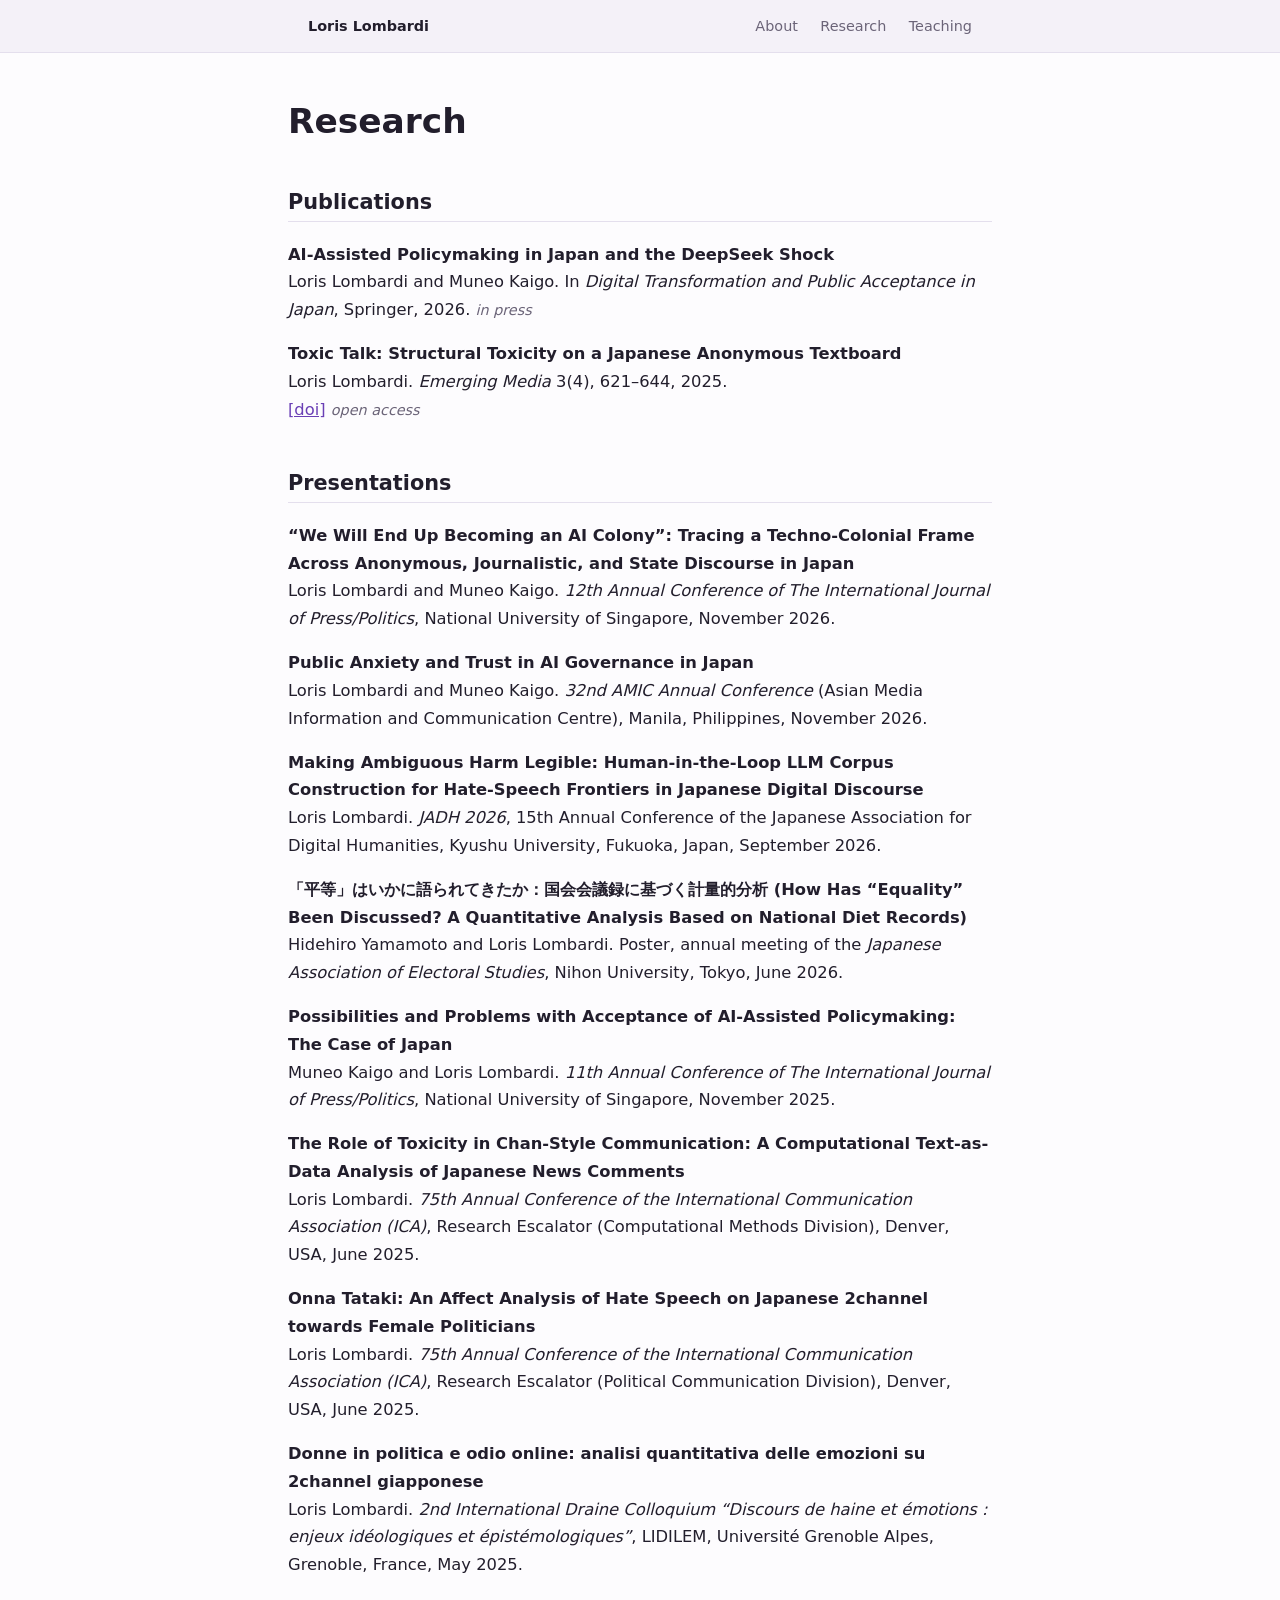
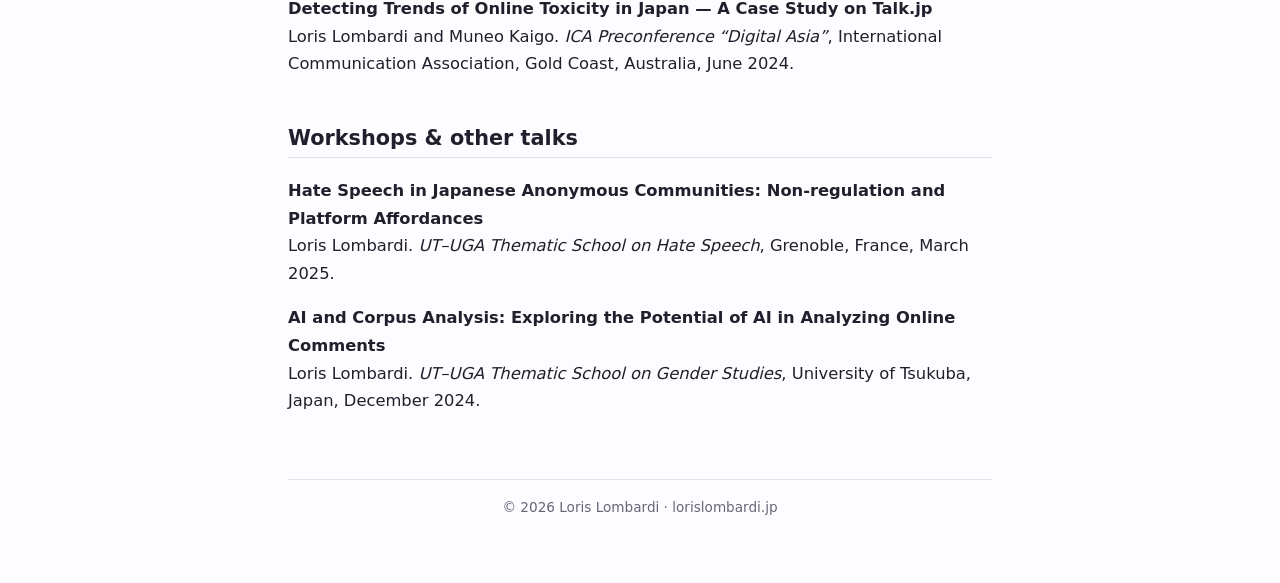
==== docs/research.html @ 89d7ee1a "minimalist restyle" ====
<!DOCTYPE html>
<html xmlns="http://www.w3.org/1999/xhtml" lang="en" xml:lang="en"><head>

<meta charset="utf-8">
<meta name="generator" content="quarto-1.10.18">

<meta name="viewport" content="width=device-width, initial-scale=1.0, user-scalable=yes">


<title>Research – Loris Lombardi</title>
<style>
/* Default styles provided by pandoc.
** See https://pandoc.org/MANUAL.html#variables-for-html for config info.
*/
span.smallcaps{font-variant: small-caps;}
div.columns{display: flex; gap: 1.5em;}
div.column{flex: auto;}
@media screen {
div.columns{gap: min(4vw, 1.5em);}
div.column{overflow-x: auto;}
}
div.hanging-indent{margin-left: 1.5em; text-indent: -1.5em;}
ul.task-list{list-style: none;}
ul.task-list li input[type="checkbox"] {
  width: 0.8em;
  margin: 0 0.8em 0.2em -1em; /* quarto-specific, see https://github.com/quarto-dev/quarto-cli/issues/4556 */ 
  vertical-align: middle;
}
.display.math{display: block; text-align: center; margin: 0.5rem auto;}
</style>




<link rel="stylesheet" href="style.css">
</head>

<body>

<nav>
  <a class="me" href="index.html">Loris Lombardi</a>
  <a href="index.html">About</a>
  <a href="research.html">Research</a>
  <a href="teaching.html">Teaching</a>
</nav>

<header id="title-block-header">
<h1 class="title">Research</h1>

</header>


<h2 id="publications">Publications</h2>
<p><strong>AI-Assisted Policymaking in Japan and the DeepSeek Shock</strong><br>
Loris Lombardi and Muneo Kaigo. In <em>Digital Transformation and Public Acceptance in Japan</em>, Springer, 2026. <code>in press</code></p>
<p><strong>Toxic Talk: Structural Toxicity on a Japanese Anonymous Textboard</strong><br>
Loris Lombardi. <em>Emerging Media</em> 3(4), 621–644, 2025.<br>
<a href="https://doi.org/10.1177/27523543251376848">[doi]</a> <code>open access</code></p>
<h2 id="presentations">Presentations</h2>
<p><strong>“We Will End Up Becoming an AI Colony”: Tracing a Techno-Colonial Frame Across Anonymous, Journalistic, and State Discourse in Japan</strong><br>
Loris Lombardi and Muneo Kaigo. <em>12th Annual Conference of The International Journal of Press/Politics</em>, National University of Singapore, November 2026.</p>
<p><strong>Public Anxiety and Trust in AI Governance in Japan</strong><br>
Loris Lombardi and Muneo Kaigo. <em>32nd AMIC Annual Conference</em> (Asian Media Information and Communication Centre), Manila, Philippines, November 2026.</p>
<p><strong>Making Ambiguous Harm Legible: Human-in-the-Loop LLM Corpus Construction for Hate-Speech Frontiers in Japanese Digital Discourse</strong><br>
Loris Lombardi. <em>JADH 2026</em>, 15th Annual Conference of the Japanese Association for Digital Humanities, Kyushu University, Fukuoka, Japan, September 2026.</p>
<p><strong>「平等」はいかに語られてきたか：国会会議録に基づく計量的分析 (How Has “Equality” Been Discussed? A Quantitative Analysis Based on National Diet Records)</strong><br>
Hidehiro Yamamoto and Loris Lombardi. Poster, annual meeting of the <em>Japanese Association of Electoral Studies</em>, Nihon University, Tokyo, June 2026.</p>
<p><strong>Possibilities and Problems with Acceptance of AI-Assisted Policymaking: The Case of Japan</strong><br>
Muneo Kaigo and Loris Lombardi. <em>11th Annual Conference of The International Journal of Press/Politics</em>, National University of Singapore, November 2025.</p>
<p><strong>The Role of Toxicity in Chan-Style Communication: A Computational Text-as-Data Analysis of Japanese News Comments</strong><br>
Loris Lombardi. <em>75th Annual Conference of the International Communication Association (ICA)</em>, Research Escalator (Computational Methods Division), Denver, USA, June 2025.</p>
<p><strong>Onna Tataki: An Affect Analysis of Hate Speech on Japanese 2channel towards Female Politicians</strong><br>
Loris Lombardi. <em>75th Annual Conference of the International Communication Association (ICA)</em>, Research Escalator (Political Communication Division), Denver, USA, June 2025.</p>
<p><strong>Donne in politica e odio online: analisi quantitativa delle emozioni su 2channel giapponese</strong><br>
Loris Lombardi. <em>2nd International Draine Colloquium “Discours de haine et émotions : enjeux idéologiques et épistémologiques”</em>, LIDILEM, Université Grenoble Alpes, Grenoble, France, May 2025.</p>
<p><strong>Detecting Trends of Online Toxicity in Japan — A Case Study on Talk.jp</strong><br>
Loris Lombardi and Muneo Kaigo. <em>ICA Preconference “Digital Asia”</em>, International Communication Association, Gold Coast, Australia, June 2024.</p>
<h2 id="workshops-other-talks">Workshops &amp; other talks</h2>
<p><strong>Hate Speech in Japanese Anonymous Communities: Non-regulation and Platform Affordances</strong><br>
Loris Lombardi. <em>UT–UGA Thematic School on Hate Speech</em>, Grenoble, France, March 2025.</p>
<p><strong>AI and Corpus Analysis: Exploring the Potential of AI in Analyzing Online Comments</strong><br>
Loris Lombardi. <em>UT–UGA Thematic School on Gender Studies</em>, University of Tsukuba, Japan, December 2024.</p>


<footer>© 2026 Loris Lombardi · lorislombardi.jp</footer>




</body></html>
---- docs/style.css ----
/* Loris Lombardi — lorislombardi.jp
   Dark by default; follows the visitor's system when they prefer light. */

:root {
  --bg:     #0e0d12;
  --raise:  #17151e;
  --text:   #e8e6ee;
  --muted:  #9a95a8;
  --accent: #b79ae8;
  --rule:   #2a2735;
  color-scheme: dark;
}

@media (prefers-color-scheme: light) {
  :root {
    --bg:     #fdfcfe;
    --raise:  #f4f1f8;
    --text:   #221e2c;
    --muted:  #6b6478;
    --accent: #6a3fb5;
    --rule:   #e4dfed;
    color-scheme: light;
  }
}

body {
  max-width: 44rem;
  margin: 0 auto;
  padding: 0 1.25rem 4rem;
  background: var(--bg);
  color: var(--text);
  font-family: system-ui, "Hiragino Kaku Gothic ProN", "Yu Gothic UI", sans-serif;
  font-size: 1.02rem;
  line-height: 1.7;
}

/* nav sits in a full-width band above the text column */

nav {
  display: flex;
  gap: 1.4rem;
  margin: 0 calc(50% - 50vw) 3rem;
  padding: 0.85rem max(1.25rem, calc(50vw - 20.75rem));
  background: var(--raise);
  border-bottom: 1px solid var(--rule);
  font-size: 0.9rem;
}

nav .me { font-weight: 650; margin-right: auto; color: var(--text); }
nav a   { color: var(--muted); text-decoration: none; }
nav a:hover, nav .me:hover { color: var(--accent); }

h1 { font-size: 2.15rem; font-weight: 650; line-height: 1.2; margin: 0 0 1.5rem; }

h2 {
  font-size: 1.3rem;
  font-weight: 600;
  line-height: 1.2;
  margin: 3rem 0 1.2rem;
  padding-bottom: 0.35rem;
  border-bottom: 1px solid var(--rule);
}

a { color: var(--accent); }

/* icon row under the affiliation */

.links {
  display: flex;
  flex-wrap: wrap;
  gap: 1.2rem;
  margin: 1.4rem 0 2rem;
  font-size: 0.92rem;
}

.links a { display: inline-flex; align-items: center; gap: 0.4em; }
.links svg { width: 1.05em; height: 1.05em; flex: none; }

/* backtick spans in the .qmd are the status words */

code {
  font-family: inherit;
  font-size: 0.88em;
  font-style: italic;
  color: var(--muted);
}

footer {
  margin-top: 4rem;
  padding-top: 1rem;
  border-top: 1px solid var(--rule);
  color: var(--muted);
  font-size: 0.85rem;
  text-align: center;
}
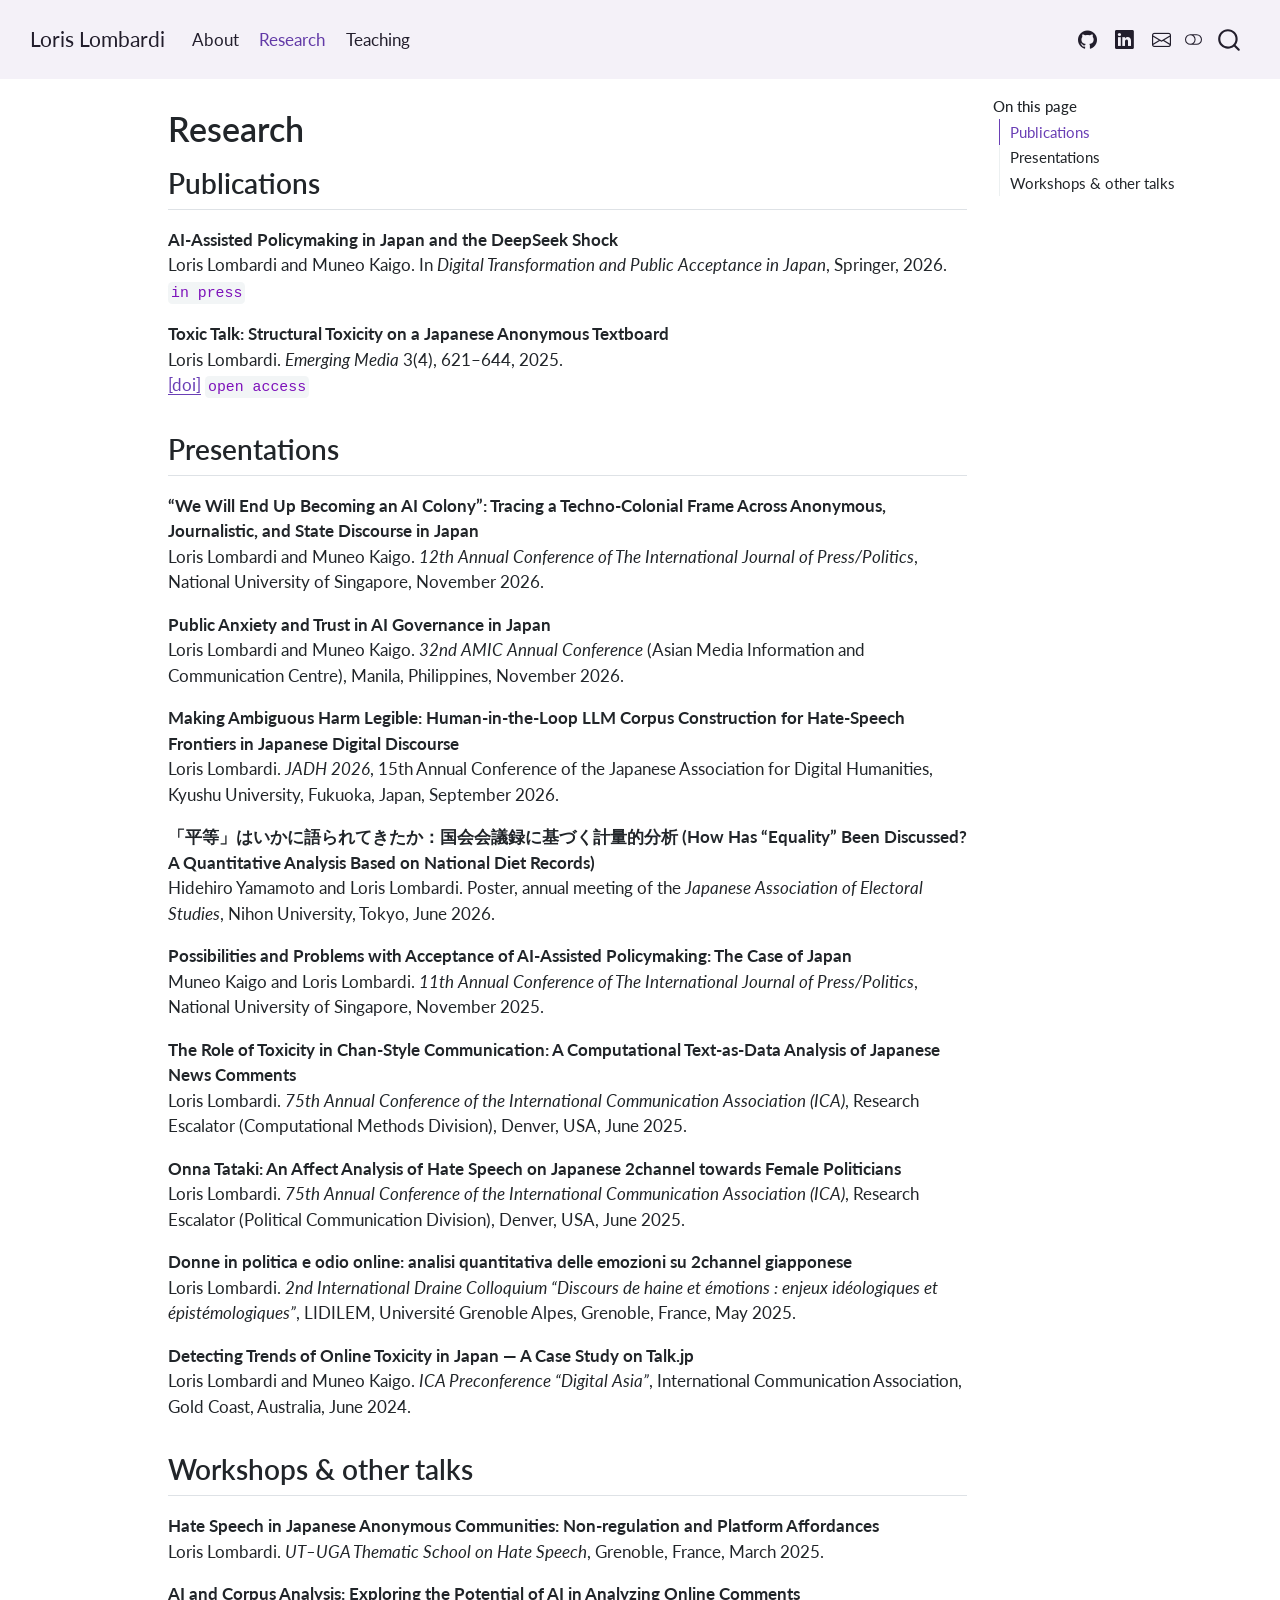
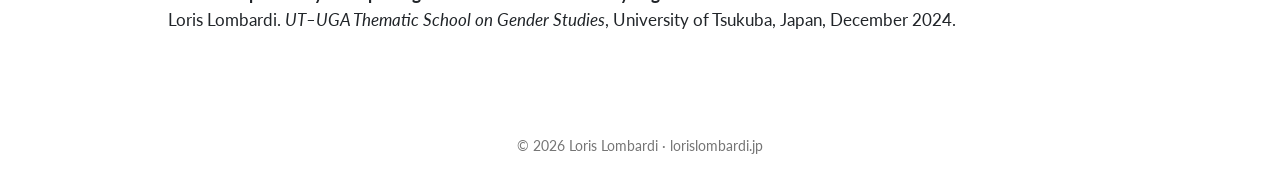
==== commit 7b0c0b5b: "revert restyle" ====
--- a/docs/research.html
+++ b/docs/research.html
@@ -26,37 +26,325 @@
   margin: 0 0.8em 0.2em -1em; /* quarto-specific, see https://github.com/quarto-dev/quarto-cli/issues/4556 */ 
   vertical-align: middle;
 }
-.display.math{display: block; text-align: center; margin: 0.5rem auto;}
 </style>
 
 
-
-
-<link rel="stylesheet" href="style.css">
+<script src="site_libs/quarto-nav/quarto-nav.js"></script>
+<script src="site_libs/quarto-nav/headroom.min.js"></script>
+<script src="site_libs/clipboard/clipboard.min.js"></script>
+<script src="site_libs/quarto-search/autocomplete.umd.js"></script>
+<script src="site_libs/quarto-search/fuse.min.js"></script>
+<script src="site_libs/quarto-search/quarto-search.js"></script>
+<meta name="quarto:offset" content="./">
+<script src="site_libs/quarto-html/quarto.js" type="module"></script>
+<script src="site_libs/quarto-html/tabsets/tabsets.js" type="module"></script>
+<script src="site_libs/quarto-html/popper.min.js"></script>
+<script src="site_libs/quarto-html/tippy.umd.min.js"></script>
+<script src="site_libs/quarto-html/anchor.min.js"></script>
+<link href="site_libs/quarto-html/tippy.css" rel="stylesheet">
+<link href="site_libs/quarto-html/quarto-syntax-highlighting-64a204ab8560d761af7679ceaba22944.css" rel="stylesheet" class="quarto-color-scheme" id="quarto-text-highlighting-styles">
+<link href="site_libs/quarto-html/quarto-syntax-highlighting-dark-b85bc7c33db8c58e0ec93c3465666fed.css" rel="stylesheet" class="quarto-color-scheme quarto-color-alternate" id="quarto-text-highlighting-styles">
+<link href="site_libs/quarto-html/quarto-syntax-highlighting-64a204ab8560d761af7679ceaba22944.css" rel="stylesheet" class="quarto-color-scheme-extra" id="quarto-text-highlighting-styles">
+<script src="site_libs/bootstrap/bootstrap.min.js"></script>
+<link href="site_libs/bootstrap/bootstrap-icons.css" rel="stylesheet">
+<link href="site_libs/bootstrap/bootstrap-0002edb258801a004821be51d7a4dec7.min.css" rel="stylesheet" append-hash="true" class="quarto-color-scheme" id="quarto-bootstrap" data-mode="light">
+<link href="site_libs/bootstrap/bootstrap-dark-726019d8664c9b7720eb464dc71f8869.min.css" rel="stylesheet" append-hash="true" class="quarto-color-scheme quarto-color-alternate" id="quarto-bootstrap" data-mode="dark">
+<link href="site_libs/bootstrap/bootstrap-0002edb258801a004821be51d7a4dec7.min.css" rel="stylesheet" append-hash="true" class="quarto-color-scheme-extra" id="quarto-bootstrap" data-mode="light">
+<script id="quarto-search-options" type="application/json">{
+  "location": "navbar",
+  "copy-button": false,
+  "collapse-after": 3,
+  "panel-placement": "end",
+  "type": "overlay",
+  "limit": 50,
+  "keyboard-shortcut": [
+    "f",
+    "/",
+    "s"
+  ],
+  "show-item-context": false,
+  "language": {
+    "search-no-results-text": "No results",
+    "search-matching-documents-text": "matching documents",
+    "search-copy-link-title": "Copy link to search",
+    "search-hide-matches-text": "Hide additional matches",
+    "search-more-match-text": "more match in this document",
+    "search-more-matches-text": "more matches in this document",
+    "search-clear-button-title": "Clear",
+    "search-text-placeholder": "",
+    "search-detached-cancel-button-title": "Cancel",
+    "search-submit-button-title": "Submit",
+    "search-label": "Search"
+  }
+}</script>
+
+
 </head>
 
-<body>
-
-<nav>
-  <a class="me" href="index.html">Loris Lombardi</a>
-  <a href="index.html">About</a>
-  <a href="research.html">Research</a>
-  <a href="teaching.html">Teaching</a>
+<body class="nav-fixed quarto-light"><script id="quarto-html-before-body" type="application/javascript">
+    const toggleBodyColorMode = (bsSheetEl) => {
+      const mode = bsSheetEl.getAttribute("data-mode");
+      const bodyEl = window.document.querySelector("body");
+      if (mode === "dark") {
+        bodyEl.classList.add("quarto-dark");
+        bodyEl.classList.remove("quarto-light");
+      } else {
+        bodyEl.classList.add("quarto-light");
+        bodyEl.classList.remove("quarto-dark");
+      }
+    }
+    const toggleBodyColorPrimary = () => {
+      const bsSheetEl = window.document.querySelector("link#quarto-bootstrap:not([rel=disabled-stylesheet])");
+      if (bsSheetEl) {
+        toggleBodyColorMode(bsSheetEl);
+      }
+    }
+    const setColorSchemeToggle = (alternate) => {
+      const toggles = window.document.querySelectorAll('.quarto-color-scheme-toggle');
+      for (let i=0; i < toggles.length; i++) {
+        const toggle = toggles[i];
+        if (toggle) {
+          if (alternate) {
+            toggle.classList.add("alternate");
+          } else {
+            toggle.classList.remove("alternate");
+          }
+        }
+      }
+    };
+    const toggleColorMode = (alternate) => {
+      // Switch the stylesheets
+      const primaryStylesheets = window.document.querySelectorAll('link.quarto-color-scheme:not(.quarto-color-alternate)');
+      const alternateStylesheets = window.document.querySelectorAll('link.quarto-color-scheme.quarto-color-alternate');
+      manageTransitions('#quarto-margin-sidebar .nav-link', false);
+      if (alternate) {
+        // note: dark is layered on light, we don't disable primary!
+        enableStylesheet(alternateStylesheets);
+        for (const sheetNode of alternateStylesheets) {
+          if (sheetNode.id === "quarto-bootstrap") {
+            toggleBodyColorMode(sheetNode);
+          }
+        }
+      } else {
+        disableStylesheet(alternateStylesheets);
+        enableStylesheet(primaryStylesheets)
+        toggleBodyColorPrimary();
+      }
+      manageTransitions('#quarto-margin-sidebar .nav-link', true);
+      // Switch the toggles
+      setColorSchemeToggle(alternate)
+      // Hack to workaround the fact that safari doesn't
+      // properly recolor the scrollbar when toggling (#1455)
+      if (navigator.userAgent.indexOf('Safari') > 0 && navigator.userAgent.indexOf('Chrome') == -1) {
+        manageTransitions("body", false);
+        window.scrollTo(0, 1);
+        setTimeout(() => {
+          window.scrollTo(0, 0);
+          manageTransitions("body", true);
+        }, 40);
+      }
+    }
+    const disableStylesheet = (stylesheets) => {
+      for (let i=0; i < stylesheets.length; i++) {
+        const stylesheet = stylesheets[i];
+        stylesheet.rel = 'disabled-stylesheet';
+      }
+    }
+    const enableStylesheet = (stylesheets) => {
+      for (let i=0; i < stylesheets.length; i++) {
+        const stylesheet = stylesheets[i];
+        if(stylesheet.rel !== 'stylesheet') { // for Chrome, which will still FOUC without this check
+          stylesheet.rel = 'stylesheet';
+        }
+      }
+    }
+    const manageTransitions = (selector, allowTransitions) => {
+      const els = window.document.querySelectorAll(selector);
+      for (let i=0; i < els.length; i++) {
+        const el = els[i];
+        if (allowTransitions) {
+          el.classList.remove('notransition');
+        } else {
+          el.classList.add('notransition');
+        }
+      }
+    }
+    const isFileUrl = () => {
+      return window.location.protocol === 'file:';
+    }
+    const hasAlternateSentinel = () => {
+      let styleSentinel = getColorSchemeSentinel();
+      if (styleSentinel !== null) {
+        return styleSentinel === "alternate";
+      } else {
+        return false;
+      }
+    }
+    const setStyleSentinel = (alternate) => {
+      const value = alternate ? "alternate" : "default";
+      if (!isFileUrl()) {
+        window.localStorage.setItem("quarto-color-scheme", value);
+      } else {
+        localAlternateSentinel = value;
+      }
+    }
+    const getColorSchemeSentinel = () => {
+      if (!isFileUrl()) {
+        const storageValue = window.localStorage.getItem("quarto-color-scheme");
+        return storageValue != null ? storageValue : localAlternateSentinel;
+      } else {
+        return localAlternateSentinel;
+      }
+    }
+    const toggleGiscusIfUsed = (isAlternate, darkModeDefault) => {
+      const baseTheme = document.querySelector('#giscus-base-theme')?.value ?? 'light';
+      const alternateTheme = document.querySelector('#giscus-alt-theme')?.value ?? 'dark';
+      let newTheme = '';
+      if(authorPrefersDark) {
+        newTheme = isAlternate ? baseTheme : alternateTheme;
+      } else {
+        newTheme = isAlternate ? alternateTheme : baseTheme;
+      }
+      const changeGiscusTheme = () => {
+        // From: https://github.com/giscus/giscus/issues/336
+        const sendMessage = (message) => {
+          const iframe = document.querySelector('iframe.giscus-frame');
+          if (!iframe) return;
+          iframe.contentWindow.postMessage({ giscus: message }, 'https://giscus.app');
+        }
+        sendMessage({
+          setConfig: {
+            theme: newTheme
+          }
+        });
+      }
+      const isGiscussLoaded = window.document.querySelector('iframe.giscus-frame') !== null;
+      if (isGiscussLoaded) {
+        changeGiscusTheme();
+      }
+    };
+    const authorPrefersDark = false;
+    const darkModeDefault = authorPrefersDark;
+      document.querySelector('link#quarto-text-highlighting-styles.quarto-color-scheme-extra').rel = 'disabled-stylesheet';
+      document.querySelector('link#quarto-bootstrap.quarto-color-scheme-extra').rel = 'disabled-stylesheet';
+    let localAlternateSentinel = darkModeDefault ? 'alternate' : 'default';
+    // Dark / light mode switch
+    window.quartoToggleColorScheme = () => {
+      // Read the current dark / light value
+      let toAlternate = !hasAlternateSentinel();
+      toggleColorMode(toAlternate);
+      setStyleSentinel(toAlternate);
+      toggleGiscusIfUsed(toAlternate, darkModeDefault);
+      window.dispatchEvent(new Event('resize'));
+    };
+    // Switch to dark mode if need be
+    if (hasAlternateSentinel()) {
+      toggleColorMode(true);
+    } else {
+      toggleColorMode(false);
+    }
+  </script>
+
+<div id="quarto-search-results"></div>
+  <header id="quarto-header" class="headroom fixed-top">
+    <nav class="navbar navbar-expand-lg " data-bs-theme="dark">
+      <div class="navbar-container container-fluid">
+      <div class="navbar-brand-container mx-auto">
+    <a class="navbar-brand" href="./index.html">
+    <span class="navbar-title">Loris Lombardi</span>
+    </a>
+  </div>
+            <div id="quarto-search" class="" title="Search"></div>
+          <button class="navbar-toggler" type="button" data-bs-toggle="collapse" data-bs-target="#navbarCollapse" aria-controls="navbarCollapse" role="menu" aria-expanded="false" aria-label="Toggle navigation" onclick="if (window.quartoToggleHeadroom) { window.quartoToggleHeadroom(); }">
+  <span class="navbar-toggler-icon"></span>
+</button>
+          <div class="collapse navbar-collapse" id="navbarCollapse">
+            <ul class="navbar-nav navbar-nav-scroll me-auto">
+  <li class="nav-item">
+    <a class="nav-link" href="./index.html"> 
+<span class="menu-text">About</span></a>
+  </li>  
+  <li class="nav-item">
+    <a class="nav-link active" href="./research.html" aria-current="page"> 
+<span class="menu-text">Research</span></a>
+  </li>  
+  <li class="nav-item">
+    <a class="nav-link" href="./teaching.html"> 
+<span class="menu-text">Teaching</span></a>
+  </li>  
+</ul>
+            <ul class="navbar-nav navbar-nav-scroll ms-auto">
+  <li class="nav-item compact">
+    <a class="nav-link" href="https://github.com/lolonifuji"> <i class="bi bi-github" role="img" aria-label="GitHub">
+</i> 
+<span class="menu-text"></span></a>
+  </li>  
+  <li class="nav-item compact">
+    <a class="nav-link" href="https://www.linkedin.com/in/lorislombardi"> <i class="bi bi-linkedin" role="img" aria-label="LinkedIn">
+</i> 
+<span class="menu-text"></span></a>
+  </li>  
+  <li class="nav-item compact">
+    <a class="nav-link" href="mailto:loris.lombardi.jp@gmail.com"> <i class="bi bi-envelope" role="img" aria-label="Email">
+</i> 
+<span class="menu-text"></span></a>
+  </li>  
+</ul>
+          </div> <!-- /navcollapse -->
+            <div class="quarto-navbar-tools">
+  <a href="" class="quarto-color-scheme-toggle quarto-navigation-tool  px-1" onclick="window.quartoToggleColorScheme(); return false;" title="Toggle dark mode"><i class="bi"></i></a>
+</div>
+      </div> <!-- /container-fluid -->
+    </nav>
+</header>
+<!-- content -->
+<div id="quarto-content" class="quarto-container page-columns page-rows-contents page-layout-article page-navbar">
+<!-- sidebar -->
+<!-- margin-sidebar -->
+    <div id="quarto-margin-sidebar" class="sidebar margin-sidebar">
+        <nav id="TOC" role="doc-toc" class="toc-active">
+    <h2 id="toc-title">On this page</h2>
+   
+  <ul>
+  <li><a href="#publications" id="toc-publications" class="nav-link active" data-scroll-target="#publications">Publications</a></li>
+  <li><a href="#presentations" id="toc-presentations" class="nav-link" data-scroll-target="#presentations">Presentations</a></li>
+  <li><a href="#workshops-other-talks" id="toc-workshops-other-talks" class="nav-link" data-scroll-target="#workshops-other-talks">Workshops &amp; other talks</a></li>
+  </ul>
 </nav>
-
-<header id="title-block-header">
+    </div>
+<!-- main -->
+<main class="content" id="quarto-document-content">
+
+
+<header id="title-block-header" class="quarto-title-block default">
+<div class="quarto-title">
 <h1 class="title">Research</h1>
+</div>
+
+
+
+<div class="quarto-title-meta">
+
+    
+  
+    
+  </div>
+  
+
 
 </header>
 
 
-<h2 id="publications">Publications</h2>
+<section id="publications" class="level2">
+<h2 class="anchored" data-anchor-id="publications">Publications</h2>
 <p><strong>AI-Assisted Policymaking in Japan and the DeepSeek Shock</strong><br>
 Loris Lombardi and Muneo Kaigo. In <em>Digital Transformation and Public Acceptance in Japan</em>, Springer, 2026. <code>in press</code></p>
 <p><strong>Toxic Talk: Structural Toxicity on a Japanese Anonymous Textboard</strong><br>
 Loris Lombardi. <em>Emerging Media</em> 3(4), 621–644, 2025.<br>
 <a href="https://doi.org/10.1177/27523543251376848">[doi]</a> <code>open access</code></p>
-<h2 id="presentations">Presentations</h2>
+</section>
+<section id="presentations" class="level2">
+<h2 class="anchored" data-anchor-id="presentations">Presentations</h2>
 <p><strong>“We Will End Up Becoming an AI Colony”: Tracing a Techno-Colonial Frame Across Anonymous, Journalistic, and State Discourse in Japan</strong><br>
 Loris Lombardi and Muneo Kaigo. <em>12th Annual Conference of The International Journal of Press/Politics</em>, National University of Singapore, November 2026.</p>
 <p><strong>Public Anxiety and Trust in AI Governance in Japan</strong><br>
@@ -75,14 +363,445 @@
 Loris Lombardi. <em>2nd International Draine Colloquium “Discours de haine et émotions : enjeux idéologiques et épistémologiques”</em>, LIDILEM, Université Grenoble Alpes, Grenoble, France, May 2025.</p>
 <p><strong>Detecting Trends of Online Toxicity in Japan — A Case Study on Talk.jp</strong><br>
 Loris Lombardi and Muneo Kaigo. <em>ICA Preconference “Digital Asia”</em>, International Communication Association, Gold Coast, Australia, June 2024.</p>
-<h2 id="workshops-other-talks">Workshops &amp; other talks</h2>
+</section>
+<section id="workshops-other-talks" class="level2">
+<h2 class="anchored" data-anchor-id="workshops-other-talks">Workshops &amp; other talks</h2>
 <p><strong>Hate Speech in Japanese Anonymous Communities: Non-regulation and Platform Affordances</strong><br>
 Loris Lombardi. <em>UT–UGA Thematic School on Hate Speech</em>, Grenoble, France, March 2025.</p>
 <p><strong>AI and Corpus Analysis: Exploring the Potential of AI in Analyzing Online Comments</strong><br>
 Loris Lombardi. <em>UT–UGA Thematic School on Gender Studies</em>, University of Tsukuba, Japan, December 2024.</p>
 
 
-<footer>© 2026 Loris Lombardi · lorislombardi.jp</footer>
+</section>
+
+</main> <!-- /main -->
+<script id="quarto-html-after-body" type="application/javascript">
+  window.document.addEventListener("DOMContentLoaded", function (event) {
+    // Ensure there is a toggle, if there isn't float one in the top right
+    if (window.document.querySelector('.quarto-color-scheme-toggle') === null) {
+      const a = window.document.createElement('a');
+      a.classList.add('top-right');
+      a.classList.add('quarto-color-scheme-toggle');
+      a.href = "";
+      a.onclick = function() { try { window.quartoToggleColorScheme(); } catch {} return false; };
+      const i = window.document.createElement("i");
+      i.classList.add('bi');
+      a.appendChild(i);
+      window.document.body.appendChild(a);
+    }
+    setColorSchemeToggle(hasAlternateSentinel())
+    const icon = "";
+    const anchorJS = new window.AnchorJS();
+    anchorJS.options = {
+      placement: 'right',
+      icon: icon
+    };
+    anchorJS.add('.anchored');
+    const isCodeAnnotation = (el) => {
+      for (const clz of el.classList) {
+        if (clz.startsWith('code-annotation-')) {                     
+          return true;
+        }
+      }
+      return false;
+    }
+    const onCopySuccess = function(e) {
+      // button target
+      const button = e.trigger;
+      // don't keep focus
+      button.blur();
+      // flash "checked"
+      button.classList.add('code-copy-button-checked');
+      var currentTitle = button.getAttribute("title");
+      button.setAttribute("title", "Copied!");
+      let tooltip;
+      if (window.bootstrap) {
+        button.setAttribute("data-bs-toggle", "tooltip");
+        button.setAttribute("data-bs-placement", "left");
+        button.setAttribute("data-bs-title", "Copied!");
+        tooltip = new bootstrap.Tooltip(button, 
+          { trigger: "manual", 
+            customClass: "code-copy-button-tooltip",
+            offset: [0, -8]});
+        tooltip.show();    
+      }
+      setTimeout(function() {
+        if (tooltip) {
+          tooltip.hide();
+          button.removeAttribute("data-bs-title");
+          button.removeAttribute("data-bs-toggle");
+          button.removeAttribute("data-bs-placement");
+        }
+        button.setAttribute("title", currentTitle);
+        button.classList.remove('code-copy-button-checked');
+      }, 1000);
+      // clear code selection
+      e.clearSelection();
+    }
+    const getTextToCopy = function(trigger) {
+      const outerScaffold = trigger.parentElement.cloneNode(true);
+      const codeEl = outerScaffold.querySelector('code');
+      for (const childEl of codeEl.children) {
+        if (isCodeAnnotation(childEl)) {
+          childEl.remove();
+        }
+      }
+      return codeEl.innerText;
+    }
+    const clipboard = new window.ClipboardJS('.code-copy-button:not([data-in-quarto-modal])', {
+      text: getTextToCopy
+    });
+    clipboard.on('success', onCopySuccess);
+    if (window.document.getElementById('quarto-embedded-source-code-modal')) {
+      const clipboardModal = new window.ClipboardJS('.code-copy-button[data-in-quarto-modal]', {
+        text: getTextToCopy,
+        container: window.document.getElementById('quarto-embedded-source-code-modal')
+      });
+      clipboardModal.on('success', onCopySuccess);
+    }
+      var localhostRegex = new RegExp(/^(?:http|https):\/\/localhost\:?[0-9]*\//);
+      var mailtoRegex = new RegExp(/^mailto:/);
+        var filterRegex = new RegExp("https:\/\/lorislombardi\.jp");
+      var isInternal = (href) => {
+          return filterRegex.test(href) || localhostRegex.test(href) || mailtoRegex.test(href);
+      }
+      // Inspect non-navigation links and adorn them if external
+     var links = window.document.querySelectorAll('a[href]:not(.nav-link):not(.navbar-brand):not(.toc-action):not(.sidebar-link):not(.sidebar-item-toggle):not(.pagination-link):not(.no-external):not([aria-hidden]):not(.dropdown-item):not(.quarto-navigation-tool):not(.about-link)');
+      for (var i=0; i<links.length; i++) {
+        const link = links[i];
+        if (!isInternal(link.href)) {
+          // undo the damage that might have been done by quarto-nav.js in the case of
+          // links that we want to consider external
+          if (link.dataset.originalHref !== undefined) {
+            link.href = link.dataset.originalHref;
+          }
+        }
+      }
+    function tippyHover(el, contentFn, onTriggerFn, onUntriggerFn) {
+      const config = {
+        allowHTML: true,
+        maxWidth: 500,
+        delay: 100,
+        arrow: false,
+        appendTo: function(el) {
+            return el.parentElement;
+        },
+        interactive: true,
+        interactiveBorder: 10,
+        theme: 'quarto',
+        placement: 'bottom-start',
+      };
+      if (contentFn) {
+        config.content = contentFn;
+      }
+      if (onTriggerFn) {
+        config.onTrigger = onTriggerFn;
+      }
+      if (onUntriggerFn) {
+        config.onUntrigger = onUntriggerFn;
+      }
+      window.tippy(el, config); 
+    }
+    const noterefs = window.document.querySelectorAll('a[role="doc-noteref"]');
+    for (var i=0; i<noterefs.length; i++) {
+      const ref = noterefs[i];
+      tippyHover(ref, function() {
+        // use id or data attribute instead here
+        let href = ref.getAttribute('data-footnote-href') || ref.getAttribute('href');
+        try { href = new URL(href).hash; } catch {}
+        const id = href.replace(/^#\/?/, "");
+        const note = window.document.getElementById(id);
+        if (note) {
+          return note.innerHTML;
+        } else {
+          return "";
+        }
+      });
+    }
+    const xrefs = window.document.querySelectorAll('a.quarto-xref');
+    const processXRef = (id, note) => {
+      // Strip column container classes
+      const stripColumnClz = (el) => {
+        el.classList.remove("page-full", "page-columns");
+        if (el.children) {
+          for (const child of el.children) {
+            stripColumnClz(child);
+          }
+        }
+      }
+      stripColumnClz(note)
+      if (id === null || id.startsWith('sec-')) {
+        // Special case sections, only their first couple elements
+        const container = document.createElement("div");
+        if (note.children && note.children.length > 2) {
+          container.appendChild(note.children[0].cloneNode(true));
+          for (let i = 1; i < note.children.length; i++) {
+            const child = note.children[i];
+            if (child.tagName === "P" && child.innerText === "") {
+              continue;
+            } else {
+              container.appendChild(child.cloneNode(true));
+              break;
+            }
+          }
+          if (window.Quarto?.typesetMath) {
+            window.Quarto.typesetMath(container);
+          }
+          return container.innerHTML
+        } else {
+          if (window.Quarto?.typesetMath) {
+            window.Quarto.typesetMath(note);
+          }
+          return note.innerHTML;
+        }
+      } else {
+        // Remove any anchor links if they are present
+        const anchorLink = note.querySelector('a.anchorjs-link');
+        if (anchorLink) {
+          anchorLink.remove();
+        }
+        if (window.Quarto?.typesetMath) {
+          window.Quarto.typesetMath(note);
+        }
+        if (note.classList.contains("callout")) {
+          return note.outerHTML;
+        } else {
+          return note.innerHTML;
+        }
+      }
+    }
+    for (var i=0; i<xrefs.length; i++) {
+      const xref = xrefs[i];
+      tippyHover(xref, undefined, function(instance) {
+        instance.disable();
+        let url = xref.getAttribute('href');
+        let hash = undefined; 
+        if (url.startsWith('#')) {
+          hash = url;
+        } else {
+          try { hash = new URL(url).hash; } catch {}
+        }
+        if (hash) {
+          const id = hash.replace(/^#\/?/, "");
+          const note = window.document.getElementById(id);
+          if (note !== null) {
+            try {
+              const html = processXRef(id, note.cloneNode(true));
+              instance.setContent(html);
+            } finally {
+              instance.enable();
+              instance.show();
+            }
+          } else {
+            // See if we can fetch this
+            fetch(url.split('#')[0])
+            .then(res => res.text())
+            .then(html => {
+              const parser = new DOMParser();
+              const htmlDoc = parser.parseFromString(html, "text/html");
+              const note = htmlDoc.getElementById(id);
+              if (note !== null) {
+                const html = processXRef(id, note);
+                instance.setContent(html);
+              } 
+            }).finally(() => {
+              instance.enable();
+              instance.show();
+            });
+          }
+        } else {
+          // See if we can fetch a full url (with no hash to target)
+          // This is a special case and we should probably do some content thinning / targeting
+          fetch(url)
+          .then(res => res.text())
+          .then(html => {
+            const parser = new DOMParser();
+            const htmlDoc = parser.parseFromString(html, "text/html");
+            const note = htmlDoc.querySelector('main.content');
+            if (note !== null) {
+              // This should only happen for chapter cross references
+              // (since there is no id in the URL)
+              // remove the first header
+              if (note.children.length > 0 && note.children[0].tagName === "HEADER") {
+                note.children[0].remove();
+              }
+              const html = processXRef(null, note);
+              instance.setContent(html);
+            } 
+          }).finally(() => {
+            instance.enable();
+            instance.show();
+          });
+        }
+      }, function(instance) {
+      });
+    }
+        let selectedAnnoteEl;
+        const selectorForAnnotation = ( cell, annotation) => {
+          let cellAttr = 'data-code-cell="' + cell + '"';
+          let lineAttr = 'data-code-annotation="' +  annotation + '"';
+          const selector = 'span[' + cellAttr + '][' + lineAttr + ']';
+          return selector;
+        }
+        const selectCodeLines = (annoteEl) => {
+          const doc = window.document;
+          const targetCell = annoteEl.getAttribute("data-target-cell");
+          const targetAnnotation = annoteEl.getAttribute("data-target-annotation");
+          const annoteSpan = window.document.querySelector(selectorForAnnotation(targetCell, targetAnnotation));
+          const lines = annoteSpan.getAttribute("data-code-lines").split(",");
+          const lineIds = lines.map((line) => {
+            return targetCell + "-" + line;
+          })
+          let top = null;
+          let height = null;
+          let parent = null;
+          if (lineIds.length > 0) {
+              //compute the position of the single el (top and bottom and make a div)
+              const el = window.document.getElementById(lineIds[0]);
+              top = el.offsetTop;
+              height = el.offsetHeight;
+              parent = el.parentElement.parentElement;
+            if (lineIds.length > 1) {
+              const lastEl = window.document.getElementById(lineIds[lineIds.length - 1]);
+              const bottom = lastEl.offsetTop + lastEl.offsetHeight;
+              height = bottom - top;
+            }
+            if (top !== null && height !== null && parent !== null) {
+              // cook up a div (if necessary) and position it 
+              let div = window.document.getElementById("code-annotation-line-highlight");
+              if (div === null) {
+                div = window.document.createElement("div");
+                div.setAttribute("id", "code-annotation-line-highlight");
+                div.style.position = 'absolute';
+                parent.appendChild(div);
+              }
+              div.style.top = top - 2 + "px";
+              div.style.height = height + 4 + "px";
+              div.style.left = 0;
+              let gutterDiv = window.document.getElementById("code-annotation-line-highlight-gutter");
+              if (gutterDiv === null) {
+                gutterDiv = window.document.createElement("div");
+                gutterDiv.setAttribute("id", "code-annotation-line-highlight-gutter");
+                gutterDiv.style.position = 'absolute';
+                const codeCell = window.document.getElementById(targetCell);
+                const gutter = codeCell.querySelector('.code-annotation-gutter');
+                gutter.appendChild(gutterDiv);
+              }
+              gutterDiv.style.top = top - 2 + "px";
+              gutterDiv.style.height = height + 4 + "px";
+            }
+            selectedAnnoteEl = annoteEl;
+          }
+        };
+        const unselectCodeLines = () => {
+          const elementsIds = ["code-annotation-line-highlight", "code-annotation-line-highlight-gutter"];
+          elementsIds.forEach((elId) => {
+            const div = window.document.getElementById(elId);
+            if (div) {
+              div.remove();
+            }
+          });
+          selectedAnnoteEl = undefined;
+        };
+          // Handle positioning of the toggle
+      window.addEventListener(
+        "resize",
+        throttle(() => {
+          elRect = undefined;
+          if (selectedAnnoteEl) {
+            selectCodeLines(selectedAnnoteEl);
+          }
+        }, 10)
+      );
+      function throttle(fn, ms) {
+      let throttle = false;
+      let timer;
+        return (...args) => {
+          if(!throttle) { // first call gets through
+              fn.apply(this, args);
+              throttle = true;
+          } else { // all the others get throttled
+              if(timer) clearTimeout(timer); // cancel #2
+              timer = setTimeout(() => {
+                fn.apply(this, args);
+                timer = throttle = false;
+              }, ms);
+          }
+        };
+      }
+        // Attach click handler to the DT
+        const annoteDls = window.document.querySelectorAll('dt[data-target-cell]');
+        for (const annoteDlNode of annoteDls) {
+          annoteDlNode.addEventListener('click', (event) => {
+            const clickedEl = event.target;
+            if (clickedEl !== selectedAnnoteEl) {
+              unselectCodeLines();
+              const activeEl = window.document.querySelector('dt[data-target-cell].code-annotation-active');
+              if (activeEl) {
+                activeEl.classList.remove('code-annotation-active');
+              }
+              selectCodeLines(clickedEl);
+              clickedEl.classList.add('code-annotation-active');
+            } else {
+              // Unselect the line
+              unselectCodeLines();
+              clickedEl.classList.remove('code-annotation-active');
+            }
+          });
+        }
+    const findCites = (el) => {
+      const parentEl = el.parentElement;
+      if (parentEl) {
+        const cites = parentEl.dataset.cites;
+        if (cites) {
+          return {
+            el,
+            cites: cites.split(' ')
+          };
+        } else {
+          return findCites(el.parentElement)
+        }
+      } else {
+        return undefined;
+      }
+    };
+    var bibliorefs = window.document.querySelectorAll('a[role="doc-biblioref"]');
+    for (var i=0; i<bibliorefs.length; i++) {
+      const ref = bibliorefs[i];
+      const citeInfo = findCites(ref);
+      if (citeInfo) {
+        tippyHover(citeInfo.el, function() {
+          var popup = window.document.createElement('div');
+          citeInfo.cites.forEach(function(cite) {
+            var citeDiv = window.document.createElement('div');
+            citeDiv.classList.add('hanging-indent');
+            citeDiv.classList.add('csl-entry');
+            var biblioDiv = window.document.getElementById('ref-' + cite);
+            if (biblioDiv) {
+              citeDiv.innerHTML = biblioDiv.innerHTML;
+            }
+            popup.appendChild(citeDiv);
+          });
+          return popup.innerHTML;
+        });
+      }
+    }
+  });
+  </script>
+</div> <!-- /content -->
+<footer class="footer">
+  <div class="nav-footer">
+    <div class="nav-footer-left">
+      &nbsp;
+    </div>   
+    <div class="nav-footer-center">
+<p>© 2026 Loris Lombardi · lorislombardi.jp</p>
+</div>
+    <div class="nav-footer-right">
+      &nbsp;
+    </div>
+  </div>
+</footer>
 
 
 
--- a/docs/site_libs/quarto-html/tippy.css
+++ b/docs/site_libs/quarto-html/tippy.css
@@ -0,0 +1 @@
+.tippy-box[data-animation=fade][data-state=hidden]{opacity:0}[data-tippy-root]{max-width:calc(100vw - 10px)}.tippy-box{position:relative;background-color:#333;color:#fff;border-radius:4px;font-size:14px;line-height:1.4;white-space:normal;outline:0;transition-property:transform,visibility,opacity}.tippy-box[data-placement^=top]>.tippy-arrow{bottom:0}.tippy-box[data-placement^=top]>.tippy-arrow:before{bottom:-7px;left:0;border-width:8px 8px 0;border-top-color:initial;transform-origin:center top}.tippy-box[data-placement^=bottom]>.tippy-arrow{top:0}.tippy-box[data-placement^=bottom]>.tippy-arrow:before{top:-7px;left:0;border-width:0 8px 8px;border-bottom-color:initial;transform-origin:center bottom}.tippy-box[data-placement^=left]>.tippy-arrow{right:0}.tippy-box[data-placement^=left]>.tippy-arrow:before{border-width:8px 0 8px 8px;border-left-color:initial;right:-7px;transform-origin:center left}.tippy-box[data-placement^=right]>.tippy-arrow{left:0}.tippy-box[data-placement^=right]>.tippy-arrow:before{left:-7px;border-width:8px 8px 8px 0;border-right-color:initial;transform-origin:center right}.tippy-box[data-inertia][data-state=visible]{transition-timing-function:cubic-bezier(.54,1.5,.38,1.11)}.tippy-arrow{width:16px;height:16px;color:#333}.tippy-arrow:before{content:"";position:absolute;border-color:transparent;border-style:solid}.tippy-content{position:relative;padding:5px 9px;z-index:1}
--- a/docs/site_libs/quarto-html/quarto-syntax-highlighting-64a204ab8560d761af7679ceaba22944.css
+++ b/docs/site_libs/quarto-html/quarto-syntax-highlighting-64a204ab8560d761af7679ceaba22944.css
@@ -0,0 +1,236 @@
+/* quarto syntax highlight colors */
+:root {
+  --quarto-hl-ot-color: #003B4F;
+  --quarto-hl-at-color: #657422;
+  --quarto-hl-ss-color: #20794D;
+  --quarto-hl-an-color: #5E5E5E;
+  --quarto-hl-fu-color: #4758AB;
+  --quarto-hl-st-color: #20794D;
+  --quarto-hl-cf-color: #003B4F;
+  --quarto-hl-op-color: #5E5E5E;
+  --quarto-hl-er-color: #AD0000;
+  --quarto-hl-bn-color: #AD0000;
+  --quarto-hl-al-color: #AD0000;
+  --quarto-hl-va-color: #111111;
+  --quarto-hl-bu-color: inherit;
+  --quarto-hl-ex-color: inherit;
+  --quarto-hl-pp-color: #AD0000;
+  --quarto-hl-in-color: #5E5E5E;
+  --quarto-hl-vs-color: #20794D;
+  --quarto-hl-wa-color: #5E5E5E;
+  --quarto-hl-do-color: #5E5E5E;
+  --quarto-hl-im-color: #00769E;
+  --quarto-hl-ch-color: #20794D;
+  --quarto-hl-dt-color: #AD0000;
+  --quarto-hl-fl-color: #AD0000;
+  --quarto-hl-co-color: #5E5E5E;
+  --quarto-hl-cv-color: #5E5E5E;
+  --quarto-hl-cn-color: #8f5902;
+  --quarto-hl-sc-color: #5E5E5E;
+  --quarto-hl-dv-color: #AD0000;
+  --quarto-hl-kw-color: #003B4F;
+}
+
+/* other quarto variables */
+:root {
+  --quarto-font-monospace: SFMono-Regular, Menlo, Monaco, Consolas, "Liberation Mono", "Courier New", monospace;
+}
+
+/* syntax highlight based on Pandoc's rules */
+pre > code.sourceCode > span {
+  color: #003B4F;
+}
+
+code.sourceCode > span {
+  color: #003B4F;
+}
+
+div.sourceCode,
+div.sourceCode pre.sourceCode {
+  color: #003B4F;
+}
+
+/* Normal */
+code span {
+  color: #003B4F;
+}
+
+/* Alert */
+code span.al {
+  color: #AD0000;
+  font-style: inherit;
+}
+
+/* Annotation */
+code span.an {
+  color: #5E5E5E;
+  font-style: inherit;
+}
+
+/* Attribute */
+code span.at {
+  color: #657422;
+  font-style: inherit;
+}
+
+/* BaseN */
+code span.bn {
+  color: #AD0000;
+  font-style: inherit;
+}
+
+/* BuiltIn */
+code span.bu {
+  font-style: inherit;
+}
+
+/* ControlFlow */
+code span.cf {
+  color: #003B4F;
+  font-weight: bold;
+  font-style: inherit;
+}
+
+/* Char */
+code span.ch {
+  color: #20794D;
+  font-style: inherit;
+}
+
+/* Constant */
+code span.cn {
+  color: #8f5902;
+  font-style: inherit;
+}
+
+/* Comment */
+code span.co {
+  color: #5E5E5E;
+  font-style: inherit;
+}
+
+/* CommentVar */
+code span.cv {
+  color: #5E5E5E;
+  font-style: italic;
+}
+
+/* Documentation */
+code span.do {
+  color: #5E5E5E;
+  font-style: italic;
+}
+
+/* DataType */
+code span.dt {
+  color: #AD0000;
+  font-style: inherit;
+}
+
+/* DecVal */
+code span.dv {
+  color: #AD0000;
+  font-style: inherit;
+}
+
+/* Error */
+code span.er {
+  color: #AD0000;
+  font-style: inherit;
+}
+
+/* Extension */
+code span.ex {
+  font-style: inherit;
+}
+
+/* Float */
+code span.fl {
+  color: #AD0000;
+  font-style: inherit;
+}
+
+/* Function */
+code span.fu {
+  color: #4758AB;
+  font-style: inherit;
+}
+
+/* Import */
+code span.im {
+  color: #00769E;
+  font-style: inherit;
+}
+
+/* Information */
+code span.in {
+  color: #5E5E5E;
+  font-style: inherit;
+}
+
+/* Keyword */
+code span.kw {
+  color: #003B4F;
+  font-weight: bold;
+  font-style: inherit;
+}
+
+/* Operator */
+code span.op {
+  color: #5E5E5E;
+  font-style: inherit;
+}
+
+/* Other */
+code span.ot {
+  color: #003B4F;
+  font-style: inherit;
+}
+
+/* Preprocessor */
+code span.pp {
+  color: #AD0000;
+  font-style: inherit;
+}
+
+/* SpecialChar */
+code span.sc {
+  color: #5E5E5E;
+  font-style: inherit;
+}
+
+/* SpecialString */
+code span.ss {
+  color: #20794D;
+  font-style: inherit;
+}
+
+/* String */
+code span.st {
+  color: #20794D;
+  font-style: inherit;
+}
+
+/* Variable */
+code span.va {
+  color: #111111;
+  font-style: inherit;
+}
+
+/* VerbatimString */
+code span.vs {
+  color: #20794D;
+  font-style: inherit;
+}
+
+/* Warning */
+code span.wa {
+  color: #5E5E5E;
+  font-style: italic;
+}
+
+.prevent-inlining {
+  content: "</";
+}
+
+/*# sourceMappingURL=9d8d5bb603a83b8298b89080a598c93b.css.map */
--- a/docs/site_libs/quarto-html/quarto-syntax-highlighting-dark-b85bc7c33db8c58e0ec93c3465666fed.css
+++ b/docs/site_libs/quarto-html/quarto-syntax-highlighting-dark-b85bc7c33db8c58e0ec93c3465666fed.css
@@ -0,0 +1,219 @@
+/* quarto syntax highlight colors */
+:root {
+  --quarto-hl-al-color: #f07178;
+  --quarto-hl-an-color: #d4d0ab;
+  --quarto-hl-at-color: #00e0e0;
+  --quarto-hl-bn-color: #d4d0ab;
+  --quarto-hl-bu-color: #abe338;
+  --quarto-hl-ch-color: #abe338;
+  --quarto-hl-co-color: #f8f8f2;
+  --quarto-hl-cv-color: #ffd700;
+  --quarto-hl-cn-color: #ffd700;
+  --quarto-hl-cf-color: #ffa07a;
+  --quarto-hl-dt-color: #ffa07a;
+  --quarto-hl-dv-color: #d4d0ab;
+  --quarto-hl-do-color: #f8f8f2;
+  --quarto-hl-er-color: #f07178;
+  --quarto-hl-ex-color: #00e0e0;
+  --quarto-hl-fl-color: #d4d0ab;
+  --quarto-hl-fu-color: #ffa07a;
+  --quarto-hl-im-color: #abe338;
+  --quarto-hl-in-color: #d4d0ab;
+  --quarto-hl-kw-color: #ffa07a;
+  --quarto-hl-op-color: #ffa07a;
+  --quarto-hl-ot-color: #00e0e0;
+  --quarto-hl-pp-color: #dcc6e0;
+  --quarto-hl-re-color: #00e0e0;
+  --quarto-hl-sc-color: #abe338;
+  --quarto-hl-ss-color: #abe338;
+  --quarto-hl-st-color: #abe338;
+  --quarto-hl-va-color: #00e0e0;
+  --quarto-hl-vs-color: #abe338;
+  --quarto-hl-wa-color: #dcc6e0;
+}
+
+/* other quarto variables */
+:root {
+  --quarto-font-monospace: SFMono-Regular, Menlo, Monaco, Consolas, "Liberation Mono", "Courier New", monospace;
+}
+
+/* syntax highlight based on Pandoc's rules */
+pre > code.sourceCode > span {
+  color: #f8f8f2;
+}
+
+code.sourceCode > span {
+  color: #f8f8f2;
+}
+
+div.sourceCode,
+div.sourceCode pre.sourceCode {
+  color: #f8f8f2;
+}
+
+/* Normal */
+code span {
+  color: #f8f8f2;
+}
+
+/* Alert */
+code span.al {
+  color: #f07178;
+}
+
+/* Annotation */
+code span.an {
+  color: #d4d0ab;
+}
+
+/* Attribute */
+code span.at {
+  color: #00e0e0;
+}
+
+/* BaseN */
+code span.bn {
+  color: #d4d0ab;
+}
+
+/* BuiltIn */
+code span.bu {
+  color: #abe338;
+}
+
+/* ControlFlow */
+code span.cf {
+  font-weight: bold;
+  color: #ffa07a;
+}
+
+/* Char */
+code span.ch {
+  color: #abe338;
+}
+
+/* Constant */
+code span.cn {
+  color: #ffd700;
+}
+
+/* Comment */
+code span.co {
+  font-style: italic;
+  color: #f8f8f2;
+}
+
+/* CommentVar */
+code span.cv {
+  color: #ffd700;
+}
+
+/* Documentation */
+code span.do {
+  color: #f8f8f2;
+}
+
+/* DataType */
+code span.dt {
+  color: #ffa07a;
+}
+
+/* DecVal */
+code span.dv {
+  color: #d4d0ab;
+}
+
+/* Error */
+code span.er {
+  color: #f07178;
+  text-decoration: underline;
+}
+
+/* Extension */
+code span.ex {
+  font-weight: bold;
+  color: #00e0e0;
+}
+
+/* Float */
+code span.fl {
+  color: #d4d0ab;
+}
+
+/* Function */
+code span.fu {
+  color: #ffa07a;
+}
+
+/* Import */
+code span.im {
+  color: #abe338;
+}
+
+/* Information */
+code span.in {
+  color: #d4d0ab;
+}
+
+/* Keyword */
+code span.kw {
+  font-weight: bold;
+  color: #ffa07a;
+}
+
+/* Operator */
+code span.op {
+  color: #ffa07a;
+}
+
+/* Other */
+code span.ot {
+  color: #00e0e0;
+}
+
+/* Preprocessor */
+code span.pp {
+  color: #dcc6e0;
+}
+
+/* RegionMarker */
+code span.re {
+  background-color: #f8f8f2;
+  color: #00e0e0;
+}
+
+/* SpecialChar */
+code span.sc {
+  color: #abe338;
+}
+
+/* SpecialString */
+code span.ss {
+  color: #abe338;
+}
+
+/* String */
+code span.st {
+  color: #abe338;
+}
+
+/* Variable */
+code span.va {
+  color: #00e0e0;
+}
+
+/* VerbatimString */
+code span.vs {
+  color: #abe338;
+}
+
+/* Warning */
+code span.wa {
+  color: #dcc6e0;
+}
+
+.prevent-inlining {
+  content: "</";
+}
+
+/*# sourceMappingURL=4ed8f1090dec6531da29ab00902aa718.css.map */
--- a/docs/site_libs/quarto-html/quarto-syntax-highlighting-64a204ab8560d761af7679ceaba22944.css
+++ b/docs/site_libs/quarto-html/quarto-syntax-highlighting-64a204ab8560d761af7679ceaba22944.css
@@ -0,0 +1,236 @@
+/* quarto syntax highlight colors */
+:root {
+  --quarto-hl-ot-color: #003B4F;
+  --quarto-hl-at-color: #657422;
+  --quarto-hl-ss-color: #20794D;
+  --quarto-hl-an-color: #5E5E5E;
+  --quarto-hl-fu-color: #4758AB;
+  --quarto-hl-st-color: #20794D;
+  --quarto-hl-cf-color: #003B4F;
+  --quarto-hl-op-color: #5E5E5E;
+  --quarto-hl-er-color: #AD0000;
+  --quarto-hl-bn-color: #AD0000;
+  --quarto-hl-al-color: #AD0000;
+  --quarto-hl-va-color: #111111;
+  --quarto-hl-bu-color: inherit;
+  --quarto-hl-ex-color: inherit;
+  --quarto-hl-pp-color: #AD0000;
+  --quarto-hl-in-color: #5E5E5E;
+  --quarto-hl-vs-color: #20794D;
+  --quarto-hl-wa-color: #5E5E5E;
+  --quarto-hl-do-color: #5E5E5E;
+  --quarto-hl-im-color: #00769E;
+  --quarto-hl-ch-color: #20794D;
+  --quarto-hl-dt-color: #AD0000;
+  --quarto-hl-fl-color: #AD0000;
+  --quarto-hl-co-color: #5E5E5E;
+  --quarto-hl-cv-color: #5E5E5E;
+  --quarto-hl-cn-color: #8f5902;
+  --quarto-hl-sc-color: #5E5E5E;
+  --quarto-hl-dv-color: #AD0000;
+  --quarto-hl-kw-color: #003B4F;
+}
+
+/* other quarto variables */
+:root {
+  --quarto-font-monospace: SFMono-Regular, Menlo, Monaco, Consolas, "Liberation Mono", "Courier New", monospace;
+}
+
+/* syntax highlight based on Pandoc's rules */
+pre > code.sourceCode > span {
+  color: #003B4F;
+}
+
+code.sourceCode > span {
+  color: #003B4F;
+}
+
+div.sourceCode,
+div.sourceCode pre.sourceCode {
+  color: #003B4F;
+}
+
+/* Normal */
+code span {
+  color: #003B4F;
+}
+
+/* Alert */
+code span.al {
+  color: #AD0000;
+  font-style: inherit;
+}
+
+/* Annotation */
+code span.an {
+  color: #5E5E5E;
+  font-style: inherit;
+}
+
+/* Attribute */
+code span.at {
+  color: #657422;
+  font-style: inherit;
+}
+
+/* BaseN */
+code span.bn {
+  color: #AD0000;
+  font-style: inherit;
+}
+
+/* BuiltIn */
+code span.bu {
+  font-style: inherit;
+}
+
+/* ControlFlow */
+code span.cf {
+  color: #003B4F;
+  font-weight: bold;
+  font-style: inherit;
+}
+
+/* Char */
+code span.ch {
+  color: #20794D;
+  font-style: inherit;
+}
+
+/* Constant */
+code span.cn {
+  color: #8f5902;
+  font-style: inherit;
+}
+
+/* Comment */
+code span.co {
+  color: #5E5E5E;
+  font-style: inherit;
+}
+
+/* CommentVar */
+code span.cv {
+  color: #5E5E5E;
+  font-style: italic;
+}
+
+/* Documentation */
+code span.do {
+  color: #5E5E5E;
+  font-style: italic;
+}
+
+/* DataType */
+code span.dt {
+  color: #AD0000;
+  font-style: inherit;
+}
+
+/* DecVal */
+code span.dv {
+  color: #AD0000;
+  font-style: inherit;
+}
+
+/* Error */
+code span.er {
+  color: #AD0000;
+  font-style: inherit;
+}
+
+/* Extension */
+code span.ex {
+  font-style: inherit;
+}
+
+/* Float */
+code span.fl {
+  color: #AD0000;
+  font-style: inherit;
+}
+
+/* Function */
+code span.fu {
+  color: #4758AB;
+  font-style: inherit;
+}
+
+/* Import */
+code span.im {
+  color: #00769E;
+  font-style: inherit;
+}
+
+/* Information */
+code span.in {
+  color: #5E5E5E;
+  font-style: inherit;
+}
+
+/* Keyword */
+code span.kw {
+  color: #003B4F;
+  font-weight: bold;
+  font-style: inherit;
+}
+
+/* Operator */
+code span.op {
+  color: #5E5E5E;
+  font-style: inherit;
+}
+
+/* Other */
+code span.ot {
+  color: #003B4F;
+  font-style: inherit;
+}
+
+/* Preprocessor */
+code span.pp {
+  color: #AD0000;
+  font-style: inherit;
+}
+
+/* SpecialChar */
+code span.sc {
+  color: #5E5E5E;
+  font-style: inherit;
+}
+
+/* SpecialString */
+code span.ss {
+  color: #20794D;
+  font-style: inherit;
+}
+
+/* String */
+code span.st {
+  color: #20794D;
+  font-style: inherit;
+}
+
+/* Variable */
+code span.va {
+  color: #111111;
+  font-style: inherit;
+}
+
+/* VerbatimString */
+code span.vs {
+  color: #20794D;
+  font-style: inherit;
+}
+
+/* Warning */
+code span.wa {
+  color: #5E5E5E;
+  font-style: italic;
+}
+
+.prevent-inlining {
+  content: "</";
+}
+
+/*# sourceMappingURL=9d8d5bb603a83b8298b89080a598c93b.css.map */
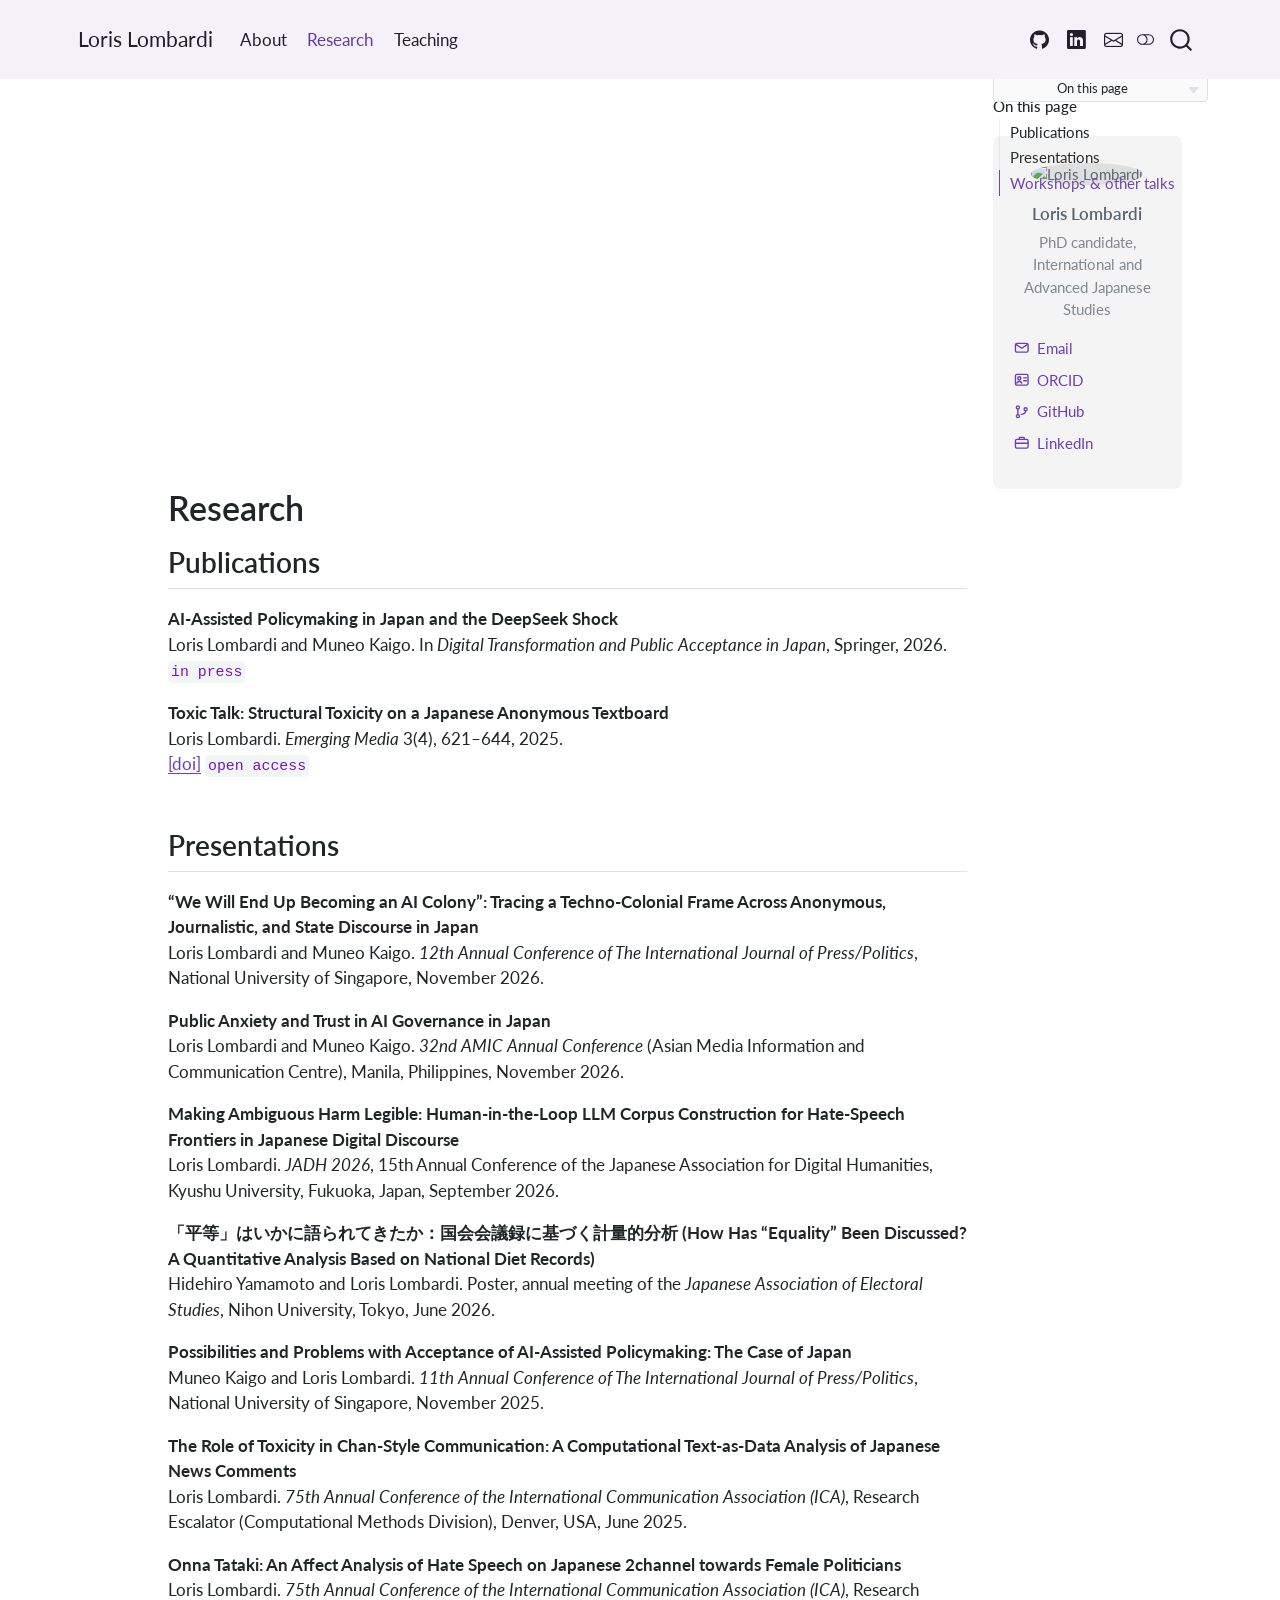
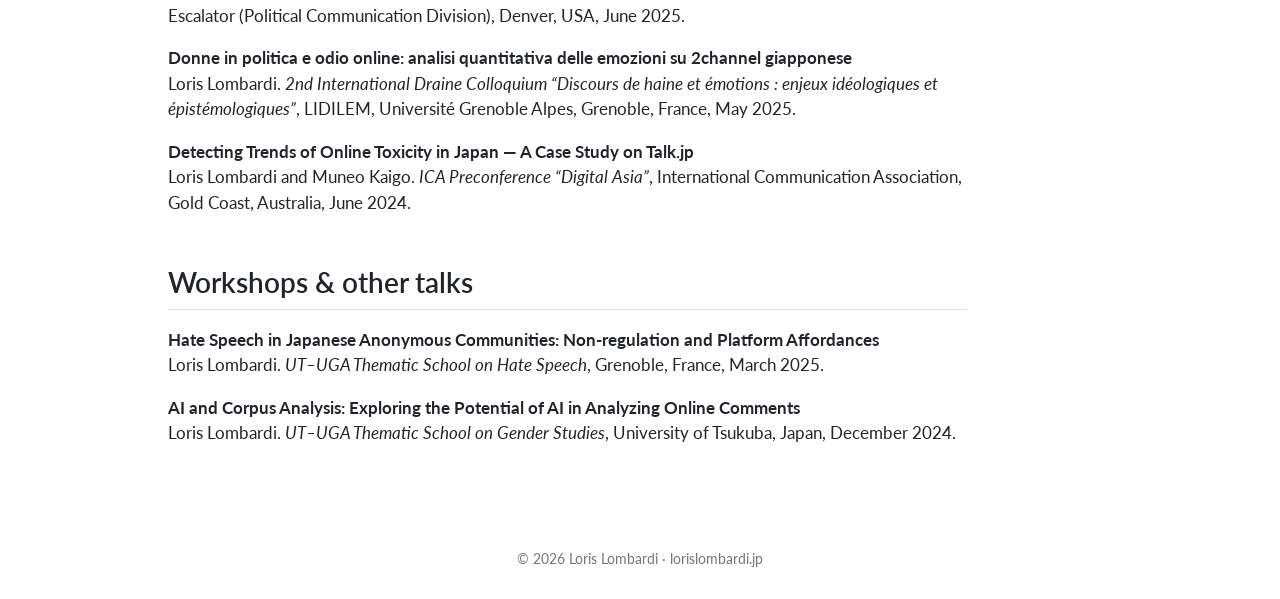
==== commit 9954d5ff: "profile sidebar" ====
--- a/docs/research.html
+++ b/docs/research.html
@@ -79,6 +79,7 @@
 }</script>
 
 
+<link rel="stylesheet" href="style.css">
 </head>
 
 <body class="nav-fixed quarto-light"><script id="quarto-html-before-body" type="application/javascript">
@@ -313,8 +314,19 @@
 </nav>
     </div>
 <!-- main -->
-<main class="content" id="quarto-document-content">
-
+<main class="content page-columns page-full" id="quarto-document-content">
+
+<aside id="profile">
+  <img class="portrait" src="images/loris.jpg" alt="Loris Lombardi">
+  <p class="pname">Loris Lombardi</p>
+  <p class="pbio">PhD candidate, International and Advanced Japanese Studies</p>
+  <ul class="plinks">
+    <li><a href="mailto:loris.lombardi.jp@gmail.com"><svg viewbox="0 0 16 16" fill="none" stroke="currentColor" stroke-width="1.4" stroke-linecap="round" stroke-linejoin="round" aria-hidden="true"><rect x="1.5" y="3.5" width="13" height="9" rx="1.5"></rect><path d="M2 4.5l6 4 6-4"></path></svg>Email</a></li>
+    <li><a href="https://orcid.org/0009-0002-4915-1750"><svg viewbox="0 0 16 16" fill="none" stroke="currentColor" stroke-width="1.4" stroke-linecap="round" stroke-linejoin="round" aria-hidden="true"><rect x="1.5" y="2.5" width="13" height="11" rx="1.5"></rect><circle cx="5.5" cy="6.5" r="1.6"></circle><path d="M3 11.5c.6-1.3 1.5-2 2.5-2s1.9.7 2.5 2M10 6h3M10 9h3"></path></svg>ORCID</a></li>
+    <li><a href="https://github.com/lolonifuji"><svg viewbox="0 0 16 16" fill="none" stroke="currentColor" stroke-width="1.4" stroke-linecap="round" stroke-linejoin="round" aria-hidden="true"><circle cx="4" cy="3.5" r="1.6"></circle><circle cx="4" cy="12.5" r="1.6"></circle><circle cx="12" cy="5.5" r="1.6"></circle><path d="M4 5.1v5.8M12 7.1c0 2.4-2 3.2-4.5 3.6"></path></svg>GitHub</a></li>
+    <li><a href="https://www.linkedin.com/in/lorislombardi"><svg viewbox="0 0 16 16" fill="none" stroke="currentColor" stroke-width="1.4" stroke-linecap="round" stroke-linejoin="round" aria-hidden="true"><rect x="1.5" y="4.5" width="13" height="9" rx="1.5"></rect><path d="M5.5 4.5V3.2c0-.4.3-.7.7-.7h3.6c.4 0 .7.3.7.7v1.3M1.5 8.5h13"></path></svg>LinkedIn</a></li>
+  </ul>
+</aside>
 
 <header id="title-block-header" class="quarto-title-block default">
 <div class="quarto-title">
--- a/docs/style.css
+++ b/docs/style.css
@@ -0,0 +1,75 @@
+/* Status words (`in press`, `open access`) must not break mid-phrase. */
+
+code {
+  white-space: nowrap;
+}
+
+/* Navbar contents sit over the text column, not against the window edges. */
+
+.navbar > .container-fluid {
+  max-width: 1150px;
+  margin: 0 auto;
+}
+
+/* Profile rail — third column, left of the body, opposite the TOC. */
+
+#profile {
+  grid-column: page-start / body-start-outset;
+  align-self: start;
+  position: sticky;
+  top: 5.5rem;
+  margin: 1.5rem 1.5rem 0 0;
+  padding: 1.5rem 1.25rem;
+  border-radius: 8px;
+  background: rgba(128, 128, 128, 0.09);
+  text-align: center;
+  font-size: 0.87rem;
+  line-height: 1.5;
+}
+
+#profile .portrait {
+  width: 8.5rem;
+  height: 8.5rem;
+  border-radius: 50%;
+  object-fit: cover;
+  background: rgba(128, 128, 128, 0.18);
+}
+
+#profile .pname {
+  margin: 0.9rem 0 0.3rem;
+  font-weight: 600;
+  font-size: 1rem;
+}
+
+#profile .pbio {
+  margin: 0 0 1rem;
+  opacity: 0.75;
+}
+
+#profile .plinks {
+  list-style: none;
+  margin: 0;
+  padding: 0;
+  text-align: left;
+}
+
+#profile .plinks li { margin-bottom: 0.45rem; }
+
+#profile .plinks a {
+  display: inline-flex;
+  align-items: center;
+  gap: 0.5em;
+  text-decoration: none;
+}
+
+#profile .plinks svg { width: 1.05em; height: 1.05em; flex: none; }
+
+/* Below the three-column breakpoint the rail goes back in the flow. */
+
+@media (max-width: 991px) {
+  #profile {
+    grid-column: body-start / body-end;
+    position: static;
+    margin: 1rem 0 2rem;
+  }
+}
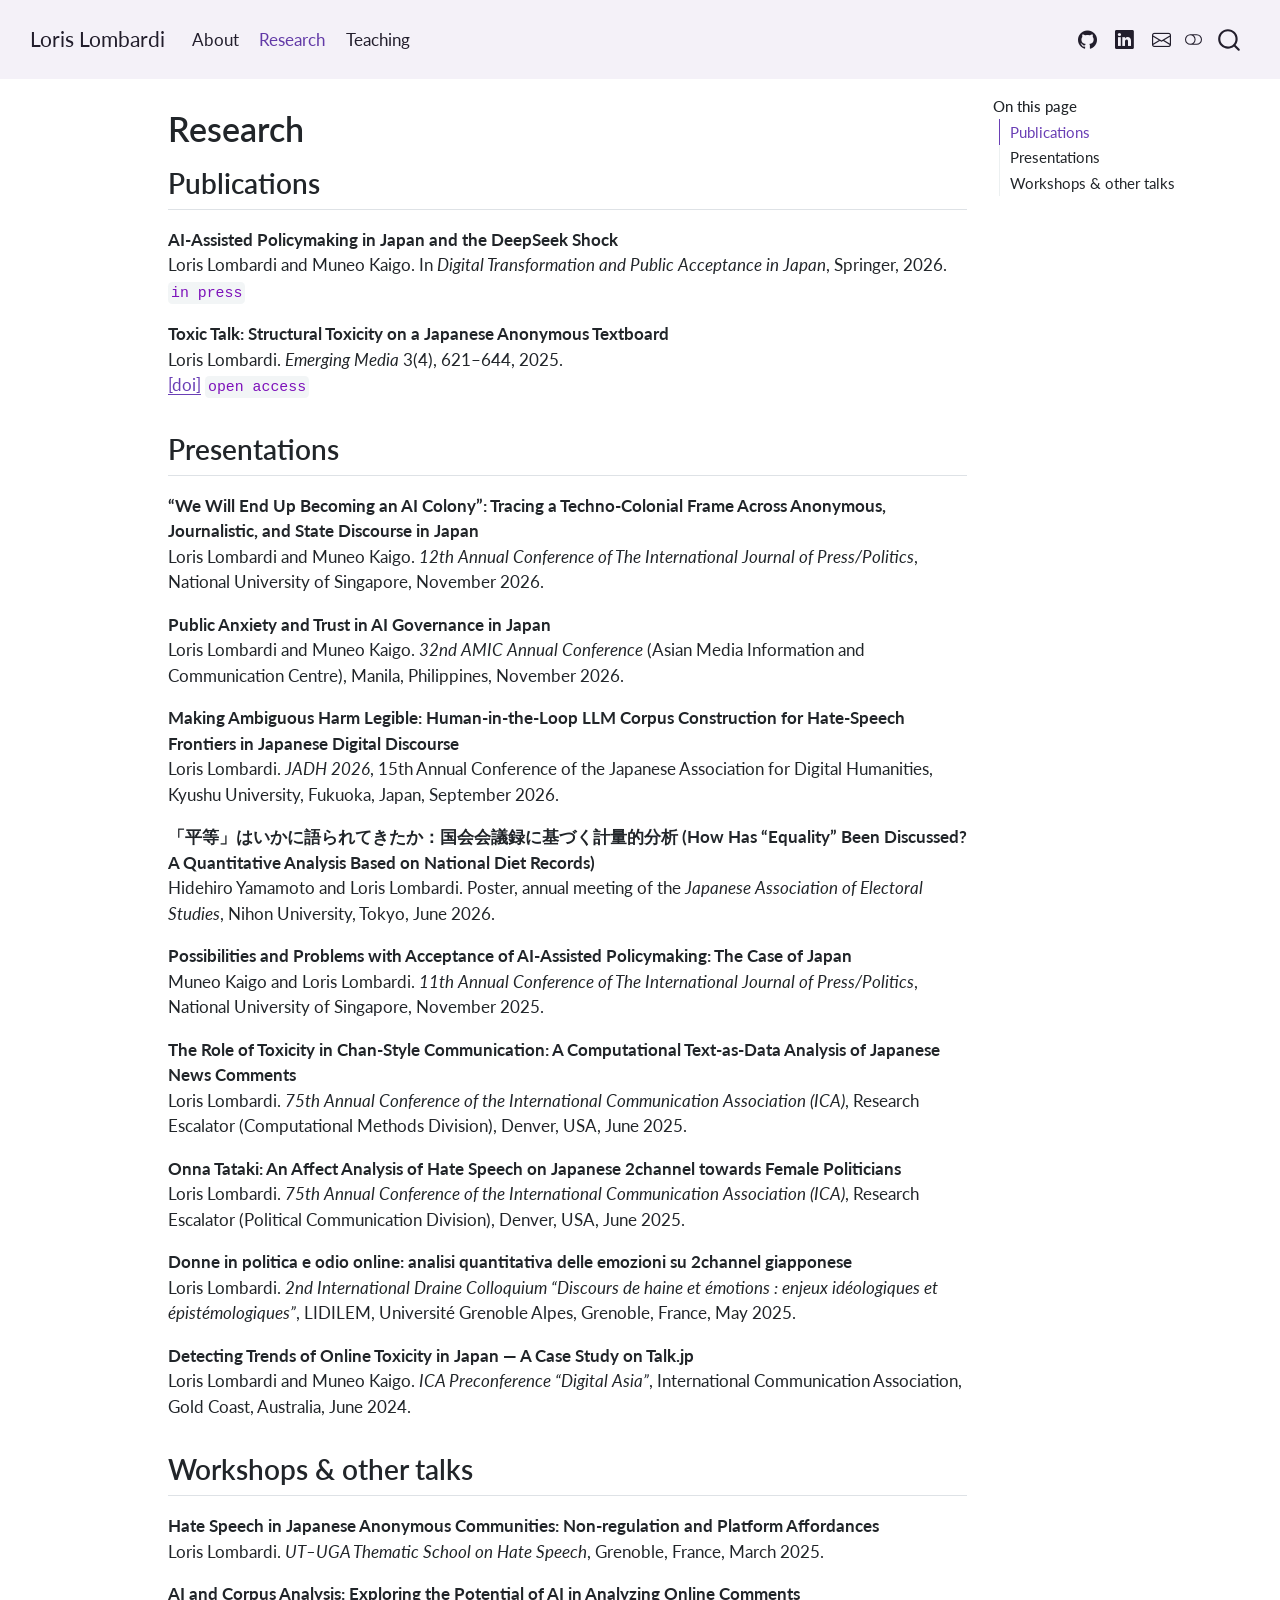
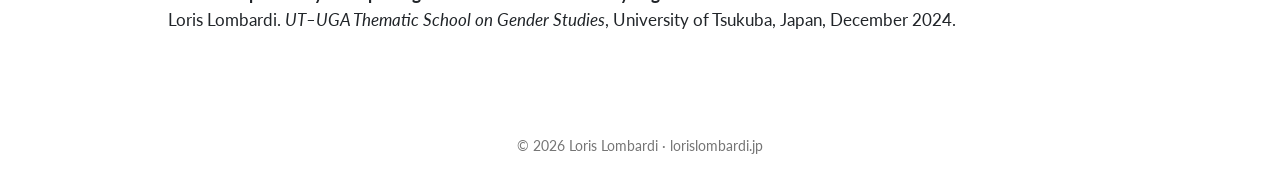
==== commit 8dbc4838: "Revert "profile sidebar" This reverts commit 9954d5ffc2a7c39cdac59fa280422120e7b621ff." ====
--- a/docs/research.html
+++ b/docs/research.html
@@ -79,7 +79,6 @@
 }</script>
 
 
-<link rel="stylesheet" href="style.css">
 </head>
 
 <body class="nav-fixed quarto-light"><script id="quarto-html-before-body" type="application/javascript">
@@ -314,19 +313,8 @@
 </nav>
     </div>
 <!-- main -->
-<main class="content page-columns page-full" id="quarto-document-content">
-
-<aside id="profile">
-  <img class="portrait" src="images/loris.jpg" alt="Loris Lombardi">
-  <p class="pname">Loris Lombardi</p>
-  <p class="pbio">PhD candidate, International and Advanced Japanese Studies</p>
-  <ul class="plinks">
-    <li><a href="mailto:loris.lombardi.jp@gmail.com"><svg viewbox="0 0 16 16" fill="none" stroke="currentColor" stroke-width="1.4" stroke-linecap="round" stroke-linejoin="round" aria-hidden="true"><rect x="1.5" y="3.5" width="13" height="9" rx="1.5"></rect><path d="M2 4.5l6 4 6-4"></path></svg>Email</a></li>
-    <li><a href="https://orcid.org/0009-0002-4915-1750"><svg viewbox="0 0 16 16" fill="none" stroke="currentColor" stroke-width="1.4" stroke-linecap="round" stroke-linejoin="round" aria-hidden="true"><rect x="1.5" y="2.5" width="13" height="11" rx="1.5"></rect><circle cx="5.5" cy="6.5" r="1.6"></circle><path d="M3 11.5c.6-1.3 1.5-2 2.5-2s1.9.7 2.5 2M10 6h3M10 9h3"></path></svg>ORCID</a></li>
-    <li><a href="https://github.com/lolonifuji"><svg viewbox="0 0 16 16" fill="none" stroke="currentColor" stroke-width="1.4" stroke-linecap="round" stroke-linejoin="round" aria-hidden="true"><circle cx="4" cy="3.5" r="1.6"></circle><circle cx="4" cy="12.5" r="1.6"></circle><circle cx="12" cy="5.5" r="1.6"></circle><path d="M4 5.1v5.8M12 7.1c0 2.4-2 3.2-4.5 3.6"></path></svg>GitHub</a></li>
-    <li><a href="https://www.linkedin.com/in/lorislombardi"><svg viewbox="0 0 16 16" fill="none" stroke="currentColor" stroke-width="1.4" stroke-linecap="round" stroke-linejoin="round" aria-hidden="true"><rect x="1.5" y="4.5" width="13" height="9" rx="1.5"></rect><path d="M5.5 4.5V3.2c0-.4.3-.7.7-.7h3.6c.4 0 .7.3.7.7v1.3M1.5 8.5h13"></path></svg>LinkedIn</a></li>
-  </ul>
-</aside>
+<main class="content" id="quarto-document-content">
+
 
 <header id="title-block-header" class="quarto-title-block default">
 <div class="quarto-title">
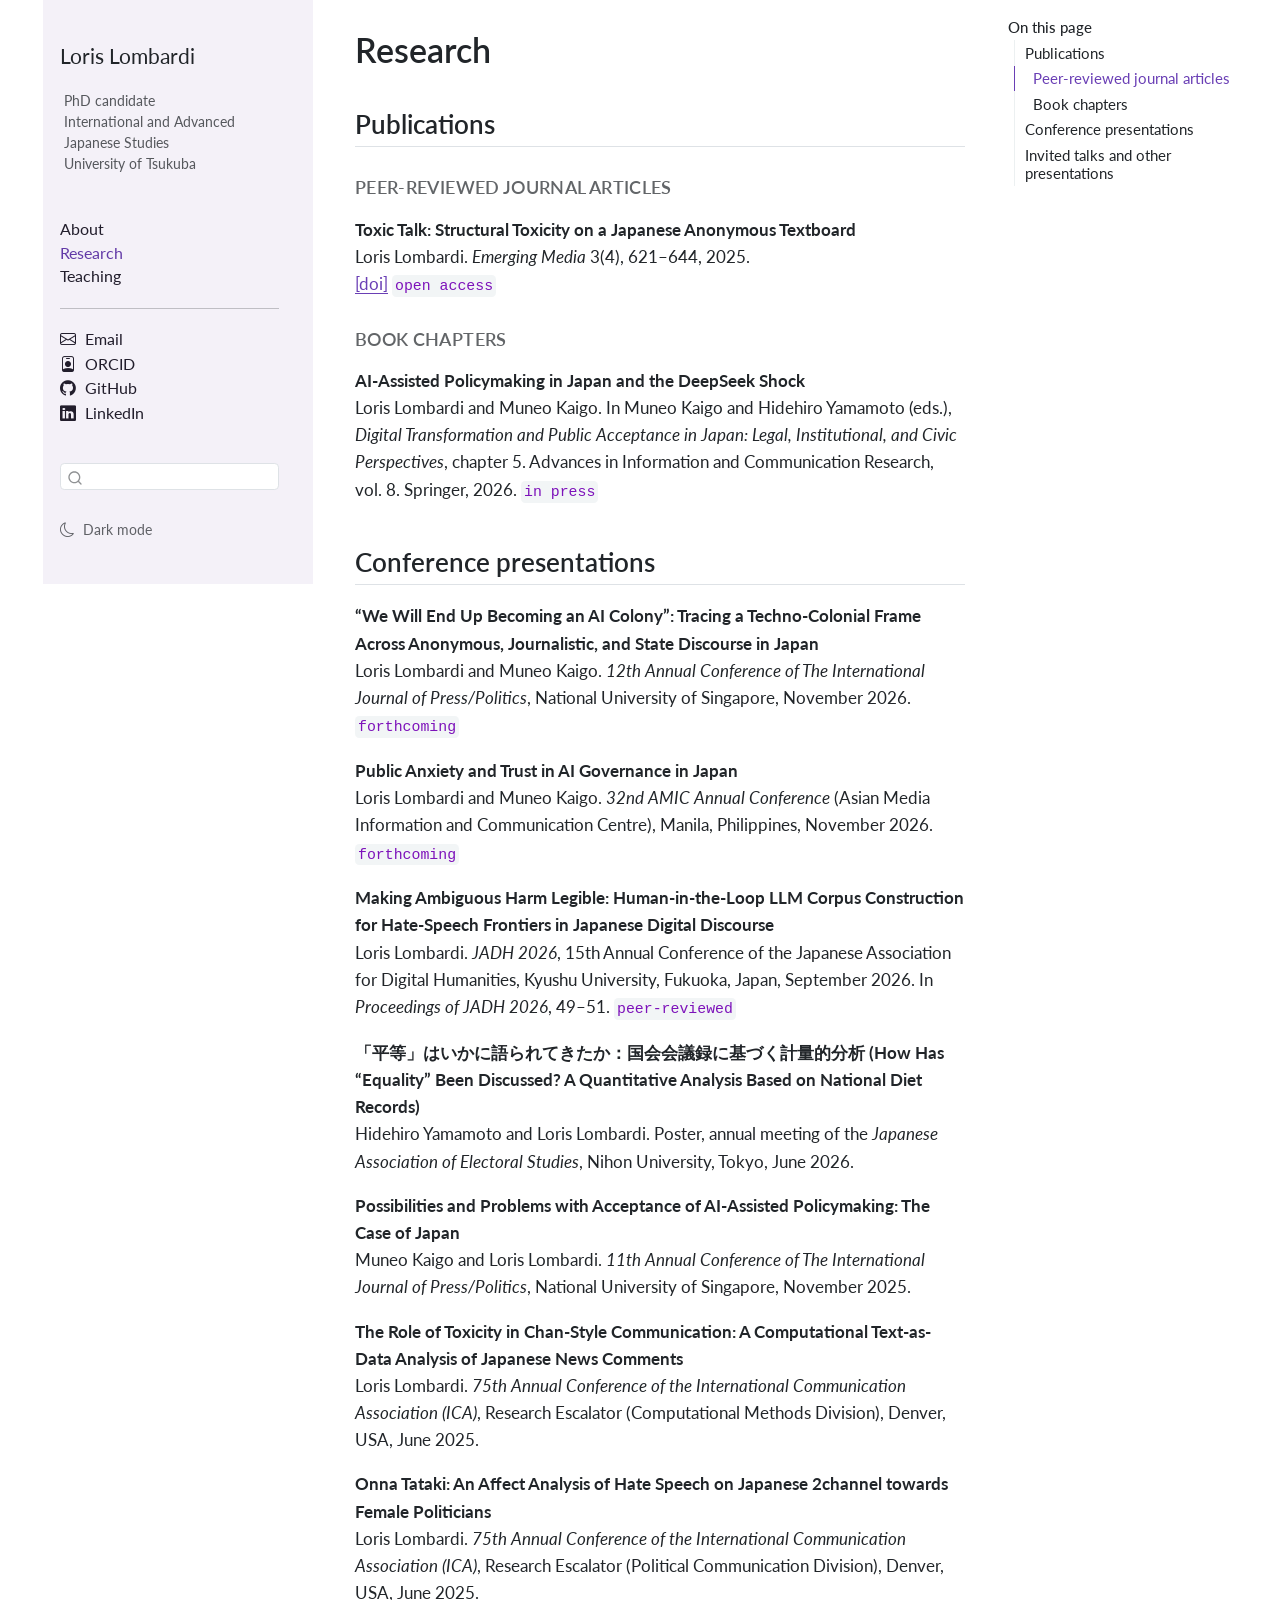
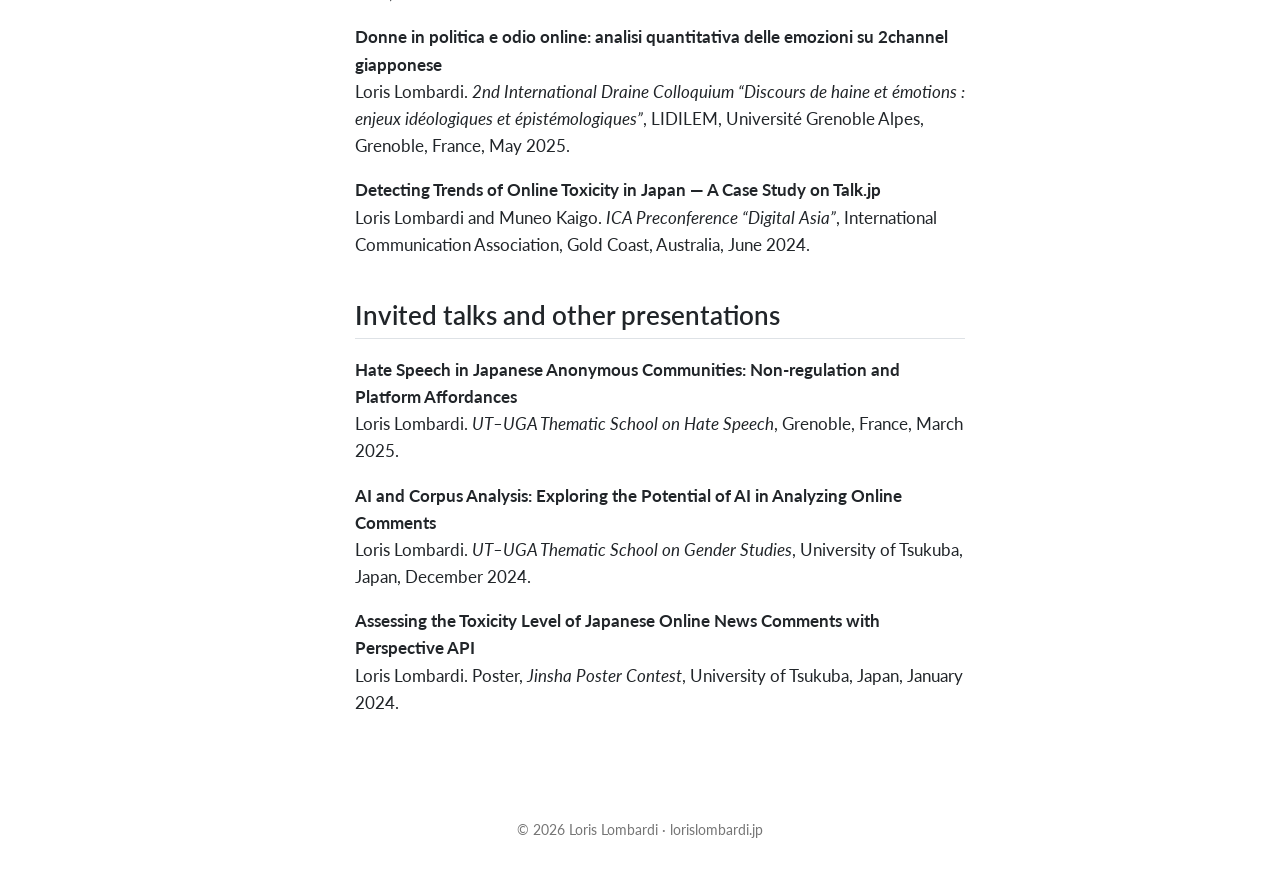
==== commit dcbe012b: "sidebar layout" ====
--- a/docs/research.html
+++ b/docs/research.html
@@ -47,22 +47,21 @@
 <link href="site_libs/quarto-html/quarto-syntax-highlighting-64a204ab8560d761af7679ceaba22944.css" rel="stylesheet" class="quarto-color-scheme-extra" id="quarto-text-highlighting-styles">
 <script src="site_libs/bootstrap/bootstrap.min.js"></script>
 <link href="site_libs/bootstrap/bootstrap-icons.css" rel="stylesheet">
-<link href="site_libs/bootstrap/bootstrap-0002edb258801a004821be51d7a4dec7.min.css" rel="stylesheet" append-hash="true" class="quarto-color-scheme" id="quarto-bootstrap" data-mode="light">
-<link href="site_libs/bootstrap/bootstrap-dark-726019d8664c9b7720eb464dc71f8869.min.css" rel="stylesheet" append-hash="true" class="quarto-color-scheme quarto-color-alternate" id="quarto-bootstrap" data-mode="dark">
-<link href="site_libs/bootstrap/bootstrap-0002edb258801a004821be51d7a4dec7.min.css" rel="stylesheet" append-hash="true" class="quarto-color-scheme-extra" id="quarto-bootstrap" data-mode="light">
+<link href="site_libs/bootstrap/bootstrap-3145089951980768180b520773b9b3d7.min.css" rel="stylesheet" append-hash="true" class="quarto-color-scheme" id="quarto-bootstrap" data-mode="light">
+<link href="site_libs/bootstrap/bootstrap-dark-503f5bcc2ce80fd3f36763604faf6c55.min.css" rel="stylesheet" append-hash="true" class="quarto-color-scheme quarto-color-alternate" id="quarto-bootstrap" data-mode="dark">
+<link href="site_libs/bootstrap/bootstrap-3145089951980768180b520773b9b3d7.min.css" rel="stylesheet" append-hash="true" class="quarto-color-scheme-extra" id="quarto-bootstrap" data-mode="light">
 <script id="quarto-search-options" type="application/json">{
-  "location": "navbar",
+  "location": "sidebar",
   "copy-button": false,
   "collapse-after": 3,
-  "panel-placement": "end",
-  "type": "overlay",
+  "panel-placement": "start",
+  "type": "textbox",
   "limit": 50,
   "keyboard-shortcut": [
     "f",
     "/",
     "s"
   ],
-  "show-item-context": false,
   "language": {
     "search-no-results-text": "No results",
     "search-matching-documents-text": "matching documents",
@@ -79,9 +78,10 @@
 }</script>
 
 
+<link rel="stylesheet" href="style.css">
 </head>
 
-<body class="nav-fixed quarto-light"><script id="quarto-html-before-body" type="application/javascript">
+<body class="nav-sidebar floating quarto-light"><script id="quarto-html-before-body" type="application/javascript">
     const toggleBodyColorMode = (bsSheetEl) => {
       const mode = bsSheetEl.getAttribute("data-mode");
       const bodyEl = window.document.querySelector("body");
@@ -247,68 +247,116 @@
 
 <div id="quarto-search-results"></div>
   <header id="quarto-header" class="headroom fixed-top">
-    <nav class="navbar navbar-expand-lg " data-bs-theme="dark">
-      <div class="navbar-container container-fluid">
-      <div class="navbar-brand-container mx-auto">
-    <a class="navbar-brand" href="./index.html">
-    <span class="navbar-title">Loris Lombardi</span>
-    </a>
-  </div>
-            <div id="quarto-search" class="" title="Search"></div>
-          <button class="navbar-toggler" type="button" data-bs-toggle="collapse" data-bs-target="#navbarCollapse" aria-controls="navbarCollapse" role="menu" aria-expanded="false" aria-label="Toggle navigation" onclick="if (window.quartoToggleHeadroom) { window.quartoToggleHeadroom(); }">
-  <span class="navbar-toggler-icon"></span>
-</button>
-          <div class="collapse navbar-collapse" id="navbarCollapse">
-            <ul class="navbar-nav navbar-nav-scroll me-auto">
-  <li class="nav-item">
-    <a class="nav-link" href="./index.html"> 
-<span class="menu-text">About</span></a>
-  </li>  
-  <li class="nav-item">
-    <a class="nav-link active" href="./research.html" aria-current="page"> 
-<span class="menu-text">Research</span></a>
-  </li>  
-  <li class="nav-item">
-    <a class="nav-link" href="./teaching.html"> 
-<span class="menu-text">Teaching</span></a>
-  </li>  
-</ul>
-            <ul class="navbar-nav navbar-nav-scroll ms-auto">
-  <li class="nav-item compact">
-    <a class="nav-link" href="https://github.com/lolonifuji"> <i class="bi bi-github" role="img" aria-label="GitHub">
-</i> 
-<span class="menu-text"></span></a>
-  </li>  
-  <li class="nav-item compact">
-    <a class="nav-link" href="https://www.linkedin.com/in/lorislombardi"> <i class="bi bi-linkedin" role="img" aria-label="LinkedIn">
-</i> 
-<span class="menu-text"></span></a>
-  </li>  
-  <li class="nav-item compact">
-    <a class="nav-link" href="mailto:loris.lombardi.jp@gmail.com"> <i class="bi bi-envelope" role="img" aria-label="Email">
-</i> 
-<span class="menu-text"></span></a>
-  </li>  
-</ul>
-          </div> <!-- /navcollapse -->
-            <div class="quarto-navbar-tools">
+  <nav class="quarto-secondary-nav">
+    <div class="container-fluid d-flex">
+      <button type="button" class="quarto-btn-toggle btn" data-bs-toggle="collapse" role="button" data-bs-target=".quarto-sidebar-collapse-item" aria-controls="quarto-sidebar" aria-expanded="false" aria-label="Toggle sidebar navigation" onclick="if (window.quartoToggleHeadroom) { window.quartoToggleHeadroom(); }">
+        <i class="bi bi-layout-text-sidebar-reverse"></i>
+      </button>
+        <nav class="quarto-page-breadcrumbs" aria-label="breadcrumb"><ol class="breadcrumb"><li class="breadcrumb-item"><a href="./research.html">Research</a></li></ol></nav>
+        <a class="flex-grow-1" role="navigation" data-bs-toggle="collapse" data-bs-target=".quarto-sidebar-collapse-item" aria-controls="quarto-sidebar" aria-expanded="false" aria-label="Toggle sidebar navigation" onclick="if (window.quartoToggleHeadroom) { window.quartoToggleHeadroom(); }">      
+        </a>
+      <button type="button" class="btn quarto-search-button" aria-label="Search" onclick="window.quartoOpenSearch();">
+        <i class="bi bi-search"></i>
+      </button>
+    </div>
+  </nav>
+</header>
+<!-- content -->
+<div id="quarto-content" class="quarto-container page-columns page-rows-contents page-layout-article">
+<!-- sidebar -->
+  <nav id="quarto-sidebar" class="sidebar collapse collapse-horizontal quarto-sidebar-collapse-item sidebar-navigation floating overflow-auto"><div class="quarto-sidebar-header"><div class="sidebar-header-item">
+<div class="profile">
+<div class="portrait" aria-hidden="true">
+
+</div>
+<p class="profile-role">
+PhD candidate<br>International and Advanced Japanese Studies<br>University of Tsukuba
+</p>
+</div>
+</div></div>
+    <div class="pt-lg-2 mt-2 text-left sidebar-header">
+    <div class="sidebar-title mb-0 py-0">
+      <a href="./">Loris Lombardi</a> 
+        <div class="sidebar-tools-main">
   <a href="" class="quarto-color-scheme-toggle quarto-navigation-tool  px-1" onclick="window.quartoToggleColorScheme(); return false;" title="Toggle dark mode"><i class="bi"></i></a>
 </div>
-      </div> <!-- /container-fluid -->
-    </nav>
-</header>
-<!-- content -->
-<div id="quarto-content" class="quarto-container page-columns page-rows-contents page-layout-article page-navbar">
-<!-- sidebar -->
+    </div>
+      </div>
+        <div class="mt-2 flex-shrink-0 align-items-center">
+        <div class="sidebar-search">
+        <div id="quarto-search" class="" title="Search"></div>
+        </div>
+        </div>
+    <div class="sidebar-menu-container"> 
+    <ul class="list-unstyled mt-1">
+        <li class="sidebar-item">
+  <div class="sidebar-item-container"> 
+  <a href="./index.html" class="sidebar-item-text sidebar-link">
+ <span class="menu-text">About</span></a>
+  </div>
+</li>
+        <li class="sidebar-item">
+  <div class="sidebar-item-container"> 
+  <a href="./research.html" class="sidebar-item-text sidebar-link active">
+ <span class="menu-text">Research</span></a>
+  </div>
+</li>
+        <li class="sidebar-item">
+  <div class="sidebar-item-container"> 
+  <a href="./teaching.html" class="sidebar-item-text sidebar-link">
+ <span class="menu-text">Teaching</span></a>
+  </div>
+</li>
+        <li class="px-0"><hr class="sidebar-divider hi "></li>
+        <li class="sidebar-item">
+  <div class="sidebar-item-container"> 
+  <a href="mailto:loris.lombardi.jp@gmail.com" class="sidebar-item-text sidebar-link"><i class="bi bi-envelope" role="img">
+</i> 
+ <span class="menu-text">Email</span></a>
+  </div>
+</li>
+        <li class="sidebar-item">
+  <div class="sidebar-item-container"> 
+  <a href="https://orcid.org/0009-0002-4915-1750" class="sidebar-item-text sidebar-link"><i class="bi bi-person-badge" role="img">
+</i> 
+ <span class="menu-text">ORCID</span></a>
+  </div>
+</li>
+        <li class="sidebar-item">
+  <div class="sidebar-item-container"> 
+  <a href="https://github.com/lolonifuji" class="sidebar-item-text sidebar-link"><i class="bi bi-github" role="img">
+</i> 
+ <span class="menu-text">GitHub</span></a>
+  </div>
+</li>
+        <li class="sidebar-item">
+  <div class="sidebar-item-container"> 
+  <a href="https://www.linkedin.com/in/lorislombardi" class="sidebar-item-text sidebar-link"><i class="bi bi-linkedin" role="img">
+</i> 
+ <span class="menu-text">LinkedIn</span></a>
+  </div>
+</li>
+    </ul>
+    </div>
+<div class="quarto-sidebar-footer"><div class="sidebar-footer-item">
+<div class="theme-switch">
+<p><a href="#" class="theme-toggle" role="button" aria-label="Toggle dark mode" onclick="window.quartoToggleColorScheme(); return false;"><span class="to-dark"><i class="bi bi-moon"></i> Dark mode</span><span class="to-light"><i class="bi bi-sun"></i> Light mode</span></a></p>
+</div>
+</div></div></nav>
+<div id="quarto-sidebar-glass" class="quarto-sidebar-collapse-item" data-bs-toggle="collapse" data-bs-target=".quarto-sidebar-collapse-item"></div>
 <!-- margin-sidebar -->
     <div id="quarto-margin-sidebar" class="sidebar margin-sidebar">
         <nav id="TOC" role="doc-toc" class="toc-active">
     <h2 id="toc-title">On this page</h2>
    
   <ul>
-  <li><a href="#publications" id="toc-publications" class="nav-link active" data-scroll-target="#publications">Publications</a></li>
-  <li><a href="#presentations" id="toc-presentations" class="nav-link" data-scroll-target="#presentations">Presentations</a></li>
-  <li><a href="#workshops-other-talks" id="toc-workshops-other-talks" class="nav-link" data-scroll-target="#workshops-other-talks">Workshops &amp; other talks</a></li>
+  <li><a href="#publications" id="toc-publications" class="nav-link active" data-scroll-target="#publications">Publications</a>
+  <ul class="collapse">
+  <li><a href="#peer-reviewed-journal-articles" id="toc-peer-reviewed-journal-articles" class="nav-link" data-scroll-target="#peer-reviewed-journal-articles">Peer-reviewed journal articles</a></li>
+  <li><a href="#book-chapters" id="toc-book-chapters" class="nav-link" data-scroll-target="#book-chapters">Book chapters</a></li>
+  </ul></li>
+  <li><a href="#conference-presentations" id="toc-conference-presentations" class="nav-link" data-scroll-target="#conference-presentations">Conference presentations</a></li>
+  <li><a href="#invited-talks-and-other-presentations" id="toc-invited-talks-and-other-presentations" class="nav-link" data-scroll-target="#invited-talks-and-other-presentations">Invited talks and other presentations</a></li>
   </ul>
 </nav>
     </div>
@@ -337,20 +385,26 @@
 
 <section id="publications" class="level2">
 <h2 class="anchored" data-anchor-id="publications">Publications</h2>
-<p><strong>AI-Assisted Policymaking in Japan and the DeepSeek Shock</strong><br>
-Loris Lombardi and Muneo Kaigo. In <em>Digital Transformation and Public Acceptance in Japan</em>, Springer, 2026. <code>in press</code></p>
+<section id="peer-reviewed-journal-articles" class="level3">
+<h3 class="anchored" data-anchor-id="peer-reviewed-journal-articles">Peer-reviewed journal articles</h3>
 <p><strong>Toxic Talk: Structural Toxicity on a Japanese Anonymous Textboard</strong><br>
 Loris Lombardi. <em>Emerging Media</em> 3(4), 621–644, 2025.<br>
 <a href="https://doi.org/10.1177/27523543251376848">[doi]</a> <code>open access</code></p>
 </section>
-<section id="presentations" class="level2">
-<h2 class="anchored" data-anchor-id="presentations">Presentations</h2>
+<section id="book-chapters" class="level3">
+<h3 class="anchored" data-anchor-id="book-chapters">Book chapters</h3>
+<p><strong>AI-Assisted Policymaking in Japan and the DeepSeek Shock</strong><br>
+Loris Lombardi and Muneo Kaigo. In Muneo Kaigo and Hidehiro Yamamoto (eds.), <em>Digital Transformation and Public Acceptance in Japan: Legal, Institutional, and Civic Perspectives</em>, chapter 5. Advances in Information and Communication Research, vol.&nbsp;8. Springer, 2026. <code>in press</code></p>
+</section>
+</section>
+<section id="conference-presentations" class="level2">
+<h2 class="anchored" data-anchor-id="conference-presentations">Conference presentations</h2>
 <p><strong>“We Will End Up Becoming an AI Colony”: Tracing a Techno-Colonial Frame Across Anonymous, Journalistic, and State Discourse in Japan</strong><br>
-Loris Lombardi and Muneo Kaigo. <em>12th Annual Conference of The International Journal of Press/Politics</em>, National University of Singapore, November 2026.</p>
+Loris Lombardi and Muneo Kaigo. <em>12th Annual Conference of The International Journal of Press/Politics</em>, National University of Singapore, November 2026. <code>forthcoming</code></p>
 <p><strong>Public Anxiety and Trust in AI Governance in Japan</strong><br>
-Loris Lombardi and Muneo Kaigo. <em>32nd AMIC Annual Conference</em> (Asian Media Information and Communication Centre), Manila, Philippines, November 2026.</p>
+Loris Lombardi and Muneo Kaigo. <em>32nd AMIC Annual Conference</em> (Asian Media Information and Communication Centre), Manila, Philippines, November 2026. <code>forthcoming</code></p>
 <p><strong>Making Ambiguous Harm Legible: Human-in-the-Loop LLM Corpus Construction for Hate-Speech Frontiers in Japanese Digital Discourse</strong><br>
-Loris Lombardi. <em>JADH 2026</em>, 15th Annual Conference of the Japanese Association for Digital Humanities, Kyushu University, Fukuoka, Japan, September 2026.</p>
+Loris Lombardi. <em>JADH 2026</em>, 15th Annual Conference of the Japanese Association for Digital Humanities, Kyushu University, Fukuoka, Japan, September 2026. In <em>Proceedings of JADH 2026</em>, 49–51. <code>peer-reviewed</code></p>
 <p><strong>「平等」はいかに語られてきたか：国会会議録に基づく計量的分析 (How Has “Equality” Been Discussed? A Quantitative Analysis Based on National Diet Records)</strong><br>
 Hidehiro Yamamoto and Loris Lombardi. Poster, annual meeting of the <em>Japanese Association of Electoral Studies</em>, Nihon University, Tokyo, June 2026.</p>
 <p><strong>Possibilities and Problems with Acceptance of AI-Assisted Policymaking: The Case of Japan</strong><br>
@@ -364,12 +418,14 @@
 <p><strong>Detecting Trends of Online Toxicity in Japan — A Case Study on Talk.jp</strong><br>
 Loris Lombardi and Muneo Kaigo. <em>ICA Preconference “Digital Asia”</em>, International Communication Association, Gold Coast, Australia, June 2024.</p>
 </section>
-<section id="workshops-other-talks" class="level2">
-<h2 class="anchored" data-anchor-id="workshops-other-talks">Workshops &amp; other talks</h2>
+<section id="invited-talks-and-other-presentations" class="level2">
+<h2 class="anchored" data-anchor-id="invited-talks-and-other-presentations">Invited talks and other presentations</h2>
 <p><strong>Hate Speech in Japanese Anonymous Communities: Non-regulation and Platform Affordances</strong><br>
 Loris Lombardi. <em>UT–UGA Thematic School on Hate Speech</em>, Grenoble, France, March 2025.</p>
 <p><strong>AI and Corpus Analysis: Exploring the Potential of AI in Analyzing Online Comments</strong><br>
 Loris Lombardi. <em>UT–UGA Thematic School on Gender Studies</em>, University of Tsukuba, Japan, December 2024.</p>
+<p><strong>Assessing the Toxicity Level of Japanese Online News Comments with Perspective API</strong><br>
+Loris Lombardi. Poster, <em>Jinsha Poster Contest</em>, University of Tsukuba, Japan, January 2024.</p>
 
 
 </section>
--- a/docs/style.css
+++ b/docs/style.css
@@ -0,0 +1,90 @@
+/* Status words (`in press`, `open access`) never break mid-phrase. */
+
+code { white-space: nowrap; }
+
+/* Profile block at the top of the docked sidebar. */
+
+.profile {
+  padding: 0.5rem 0.25rem 1rem;
+  border-bottom: 1px solid rgba(128, 128, 128, 0.25);
+  margin-bottom: 0.5rem;
+}
+
+.profile .portrait {
+  display: none;
+  width: 9rem;
+  height: 9rem;
+  margin: 0.25rem auto 1rem;
+  border-radius: 50%;
+  background-size: cover;
+  background-position: center;
+}
+
+.profile .profile-name {
+  font-size: 1.25rem;
+  font-weight: 600;
+  margin: 0 0 0.35rem;
+}
+
+.profile .profile-role {
+  font-size: 0.85rem;
+  line-height: 1.45;
+  opacity: 0.75;
+  margin: 0;
+}
+
+/* Sidebar links: icon and label on one line, no wrapping. */
+
+.sidebar-item .sidebar-link { white-space: nowrap; }
+.sidebar-item .sidebar-link .bi { margin-right: 0.35rem; }
+#quarto-sidebar .sidebar-divider { margin: 1.4rem 0 1.25rem; }
+
+/* Heading rhythm in the body. */
+
+#title-block-header { margin-bottom: 2.25rem; }
+h2 { font-size: 1.5rem; margin-top: 2.5rem; padding-bottom: 0.4rem; }
+h3 { font-size: 1.05rem; font-weight: 600; letter-spacing: 0.02em; text-transform: uppercase; opacity: 0.7; margin-top: 1.75rem; margin-bottom: 1rem; }
+p { line-height: 1.6; }
+
+/* Sidebar order without a navbar: name and toggle, role, page links, search. */
+
+#quarto-sidebar {
+  display: flex;
+  flex-direction: column;
+  height: auto !important;
+  max-height: calc(100vh - 2rem) !important;
+  padding: 1.25rem 1rem 1.5rem;
+  align-self: start;
+}
+#quarto-sidebar > .sidebar-header { order: 1; }
+#quarto-sidebar > .quarto-sidebar-header { order: 2; }
+#quarto-sidebar > .sidebar-menu-container { order: 3; }
+#quarto-sidebar > .flex-shrink-0 { order: 4; margin-top: 1.75rem; }
+#quarto-sidebar > .quarto-sidebar-footer { order: 5; margin-top: 0.75rem; }
+#quarto-sidebar .sidebar-tools-main { display: none; }
+#quarto-sidebar .sidebar-search input { font-size: 0.85rem; }
+
+#quarto-sidebar .sidebar-title { font-size: 1.25rem; font-weight: 600; }
+#quarto-sidebar .sidebar-title .sidebar-tools-main { margin-left: 0.75rem; }
+.profile { padding-top: 0; border-bottom: none; margin-bottom: 0.25rem; }
+.profile .profile-role { margin-top: 0.25rem; }
+
+/* Sun/moon theme switch in the sidebar footer. */
+
+.theme-switch .theme-toggle {
+  font-size: 0.85rem;
+  opacity: 0.7;
+  text-decoration: none;
+}
+.theme-switch .theme-toggle:hover { opacity: 1; }
+.theme-switch .bi { margin-right: 0.35rem; }
+body.quarto-light .theme-switch .to-light { display: none; }
+body.quarto-dark .theme-switch .to-dark { display: none; }
+
+/* The TOC column is content-height too, so the footer never pushes it up. */
+
+#quarto-margin-sidebar {
+  height: auto !important;
+  max-height: calc(100vh - 2rem) !important;
+  align-self: start;
+}
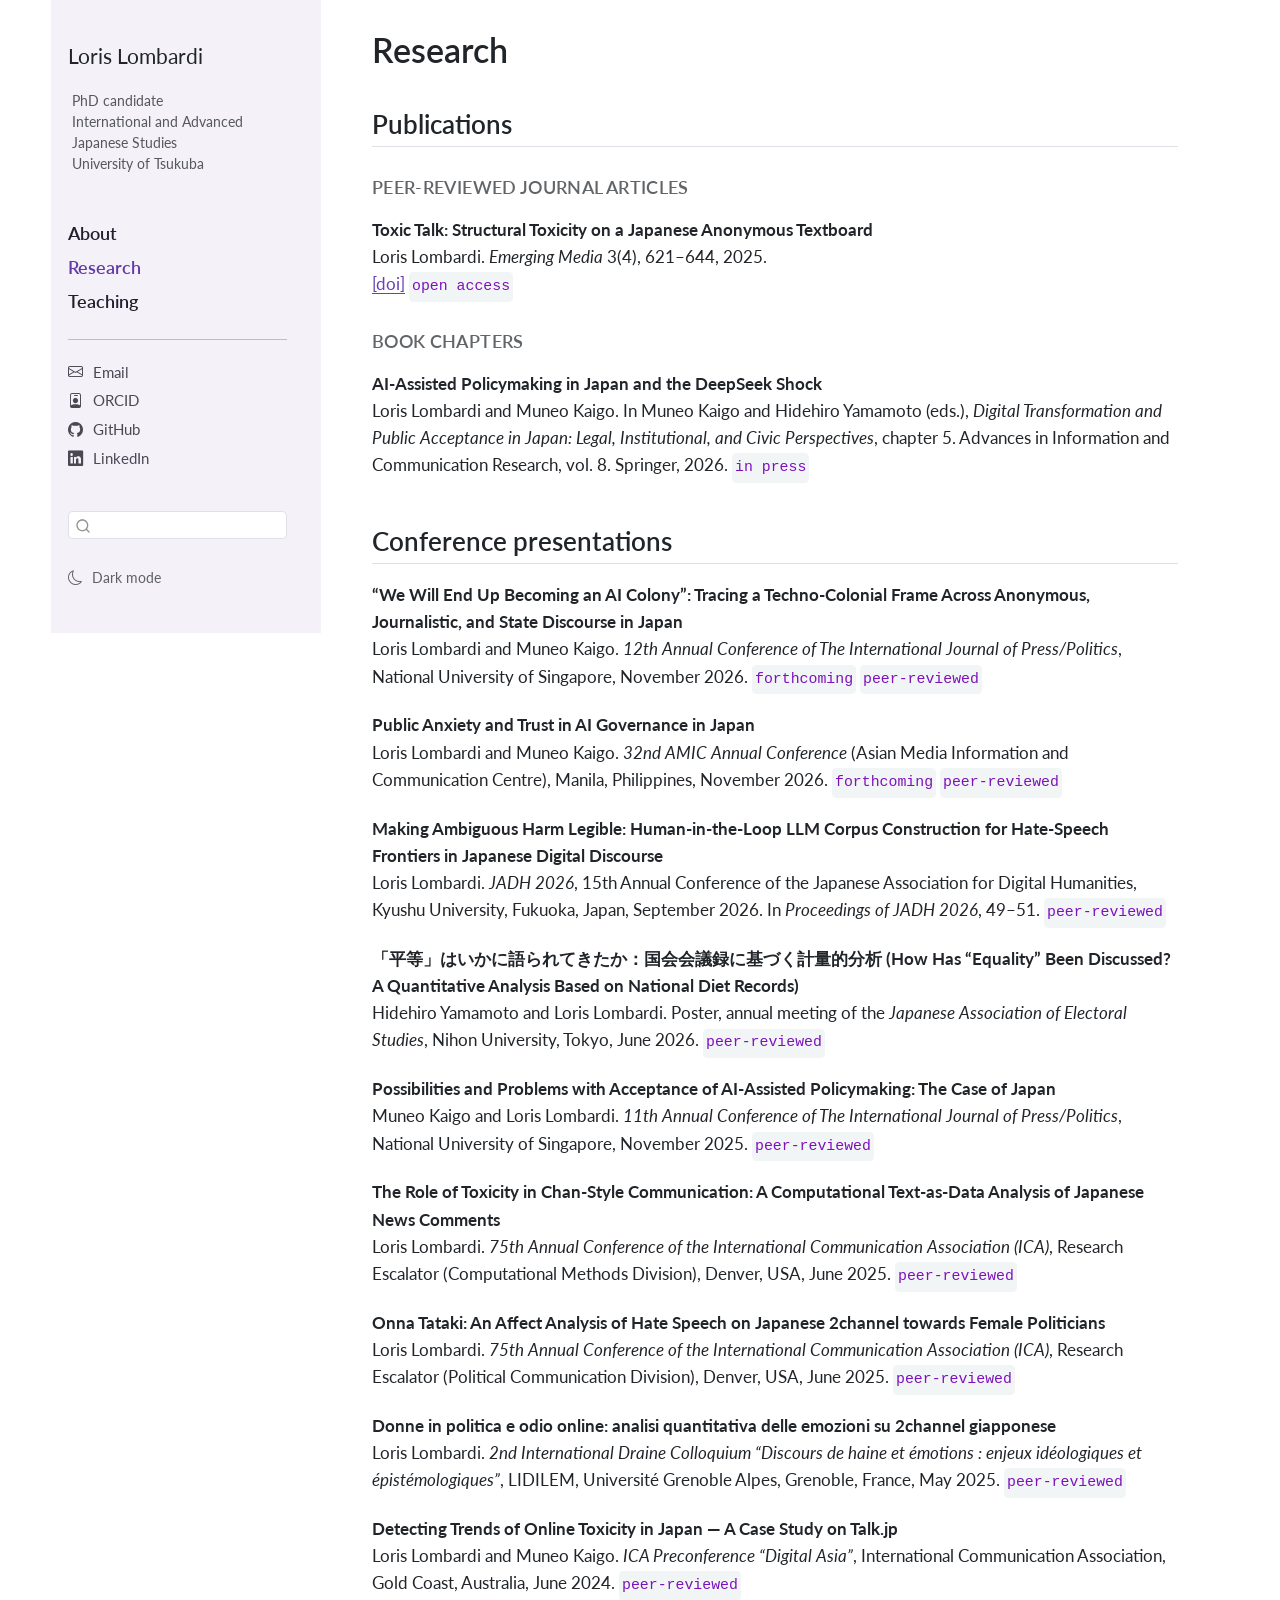
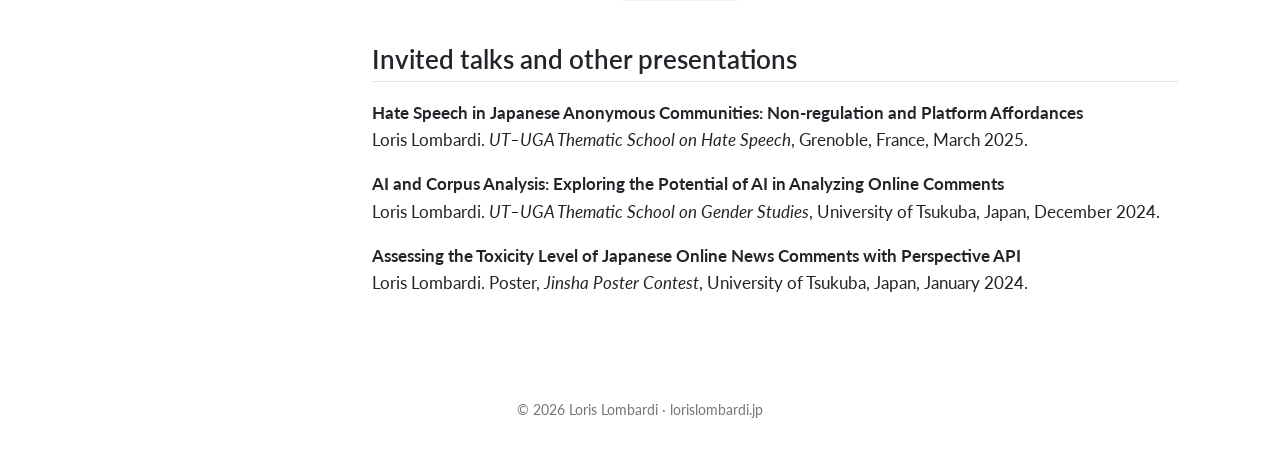
==== commit 83a1f02a: "update research" ====
--- a/docs/research.html
+++ b/docs/research.html
@@ -47,9 +47,9 @@
 <link href="site_libs/quarto-html/quarto-syntax-highlighting-64a204ab8560d761af7679ceaba22944.css" rel="stylesheet" class="quarto-color-scheme-extra" id="quarto-text-highlighting-styles">
 <script src="site_libs/bootstrap/bootstrap.min.js"></script>
 <link href="site_libs/bootstrap/bootstrap-icons.css" rel="stylesheet">
-<link href="site_libs/bootstrap/bootstrap-3145089951980768180b520773b9b3d7.min.css" rel="stylesheet" append-hash="true" class="quarto-color-scheme" id="quarto-bootstrap" data-mode="light">
-<link href="site_libs/bootstrap/bootstrap-dark-503f5bcc2ce80fd3f36763604faf6c55.min.css" rel="stylesheet" append-hash="true" class="quarto-color-scheme quarto-color-alternate" id="quarto-bootstrap" data-mode="dark">
-<link href="site_libs/bootstrap/bootstrap-3145089951980768180b520773b9b3d7.min.css" rel="stylesheet" append-hash="true" class="quarto-color-scheme-extra" id="quarto-bootstrap" data-mode="light">
+<link href="site_libs/bootstrap/bootstrap-3578c9d876ef4ba73c125dac4809cf32.min.css" rel="stylesheet" append-hash="true" class="quarto-color-scheme" id="quarto-bootstrap" data-mode="light">
+<link href="site_libs/bootstrap/bootstrap-dark-7be90fed70df897961aa5caa4abe3116.min.css" rel="stylesheet" append-hash="true" class="quarto-color-scheme quarto-color-alternate" id="quarto-bootstrap" data-mode="dark">
+<link href="site_libs/bootstrap/bootstrap-3578c9d876ef4ba73c125dac4809cf32.min.css" rel="stylesheet" append-hash="true" class="quarto-color-scheme-extra" id="quarto-bootstrap" data-mode="light">
 <script id="quarto-search-options" type="application/json">{
   "location": "sidebar",
   "copy-button": false,
@@ -81,7 +81,7 @@
 <link rel="stylesheet" href="style.css">
 </head>
 
-<body class="nav-sidebar floating quarto-light"><script id="quarto-html-before-body" type="application/javascript">
+<body class="nav-sidebar floating fullcontent quarto-light"><script id="quarto-html-before-body" type="application/javascript">
     const toggleBodyColorMode = (bsSheetEl) => {
       const mode = bsSheetEl.getAttribute("data-mode");
       const bodyEl = window.document.querySelector("body");
@@ -345,21 +345,7 @@
 </div></div></nav>
 <div id="quarto-sidebar-glass" class="quarto-sidebar-collapse-item" data-bs-toggle="collapse" data-bs-target=".quarto-sidebar-collapse-item"></div>
 <!-- margin-sidebar -->
-    <div id="quarto-margin-sidebar" class="sidebar margin-sidebar">
-        <nav id="TOC" role="doc-toc" class="toc-active">
-    <h2 id="toc-title">On this page</h2>
-   
-  <ul>
-  <li><a href="#publications" id="toc-publications" class="nav-link active" data-scroll-target="#publications">Publications</a>
-  <ul class="collapse">
-  <li><a href="#peer-reviewed-journal-articles" id="toc-peer-reviewed-journal-articles" class="nav-link" data-scroll-target="#peer-reviewed-journal-articles">Peer-reviewed journal articles</a></li>
-  <li><a href="#book-chapters" id="toc-book-chapters" class="nav-link" data-scroll-target="#book-chapters">Book chapters</a></li>
-  </ul></li>
-  <li><a href="#conference-presentations" id="toc-conference-presentations" class="nav-link" data-scroll-target="#conference-presentations">Conference presentations</a></li>
-  <li><a href="#invited-talks-and-other-presentations" id="toc-invited-talks-and-other-presentations" class="nav-link" data-scroll-target="#invited-talks-and-other-presentations">Invited talks and other presentations</a></li>
-  </ul>
-</nav>
-    </div>
+    
 <!-- main -->
 <main class="content" id="quarto-document-content">
 
@@ -400,23 +386,23 @@
 <section id="conference-presentations" class="level2">
 <h2 class="anchored" data-anchor-id="conference-presentations">Conference presentations</h2>
 <p><strong>“We Will End Up Becoming an AI Colony”: Tracing a Techno-Colonial Frame Across Anonymous, Journalistic, and State Discourse in Japan</strong><br>
-Loris Lombardi and Muneo Kaigo. <em>12th Annual Conference of The International Journal of Press/Politics</em>, National University of Singapore, November 2026. <code>forthcoming</code></p>
+Loris Lombardi and Muneo Kaigo. <em>12th Annual Conference of The International Journal of Press/Politics</em>, National University of Singapore, November 2026. <code>forthcoming</code> <code>peer-reviewed</code></p>
 <p><strong>Public Anxiety and Trust in AI Governance in Japan</strong><br>
-Loris Lombardi and Muneo Kaigo. <em>32nd AMIC Annual Conference</em> (Asian Media Information and Communication Centre), Manila, Philippines, November 2026. <code>forthcoming</code></p>
+Loris Lombardi and Muneo Kaigo. <em>32nd AMIC Annual Conference</em> (Asian Media Information and Communication Centre), Manila, Philippines, November 2026. <code>forthcoming</code> <code>peer-reviewed</code></p>
 <p><strong>Making Ambiguous Harm Legible: Human-in-the-Loop LLM Corpus Construction for Hate-Speech Frontiers in Japanese Digital Discourse</strong><br>
 Loris Lombardi. <em>JADH 2026</em>, 15th Annual Conference of the Japanese Association for Digital Humanities, Kyushu University, Fukuoka, Japan, September 2026. In <em>Proceedings of JADH 2026</em>, 49–51. <code>peer-reviewed</code></p>
 <p><strong>「平等」はいかに語られてきたか：国会会議録に基づく計量的分析 (How Has “Equality” Been Discussed? A Quantitative Analysis Based on National Diet Records)</strong><br>
-Hidehiro Yamamoto and Loris Lombardi. Poster, annual meeting of the <em>Japanese Association of Electoral Studies</em>, Nihon University, Tokyo, June 2026.</p>
+Hidehiro Yamamoto and Loris Lombardi. Poster, annual meeting of the <em>Japanese Association of Electoral Studies</em>, Nihon University, Tokyo, June 2026. <code>peer-reviewed</code></p>
 <p><strong>Possibilities and Problems with Acceptance of AI-Assisted Policymaking: The Case of Japan</strong><br>
-Muneo Kaigo and Loris Lombardi. <em>11th Annual Conference of The International Journal of Press/Politics</em>, National University of Singapore, November 2025.</p>
+Muneo Kaigo and Loris Lombardi. <em>11th Annual Conference of The International Journal of Press/Politics</em>, National University of Singapore, November 2025. <code>peer-reviewed</code></p>
 <p><strong>The Role of Toxicity in Chan-Style Communication: A Computational Text-as-Data Analysis of Japanese News Comments</strong><br>
-Loris Lombardi. <em>75th Annual Conference of the International Communication Association (ICA)</em>, Research Escalator (Computational Methods Division), Denver, USA, June 2025.</p>
+Loris Lombardi. <em>75th Annual Conference of the International Communication Association (ICA)</em>, Research Escalator (Computational Methods Division), Denver, USA, June 2025. <code>peer-reviewed</code></p>
 <p><strong>Onna Tataki: An Affect Analysis of Hate Speech on Japanese 2channel towards Female Politicians</strong><br>
-Loris Lombardi. <em>75th Annual Conference of the International Communication Association (ICA)</em>, Research Escalator (Political Communication Division), Denver, USA, June 2025.</p>
+Loris Lombardi. <em>75th Annual Conference of the International Communication Association (ICA)</em>, Research Escalator (Political Communication Division), Denver, USA, June 2025. <code>peer-reviewed</code></p>
 <p><strong>Donne in politica e odio online: analisi quantitativa delle emozioni su 2channel giapponese</strong><br>
-Loris Lombardi. <em>2nd International Draine Colloquium “Discours de haine et émotions : enjeux idéologiques et épistémologiques”</em>, LIDILEM, Université Grenoble Alpes, Grenoble, France, May 2025.</p>
+Loris Lombardi. <em>2nd International Draine Colloquium “Discours de haine et émotions : enjeux idéologiques et épistémologiques”</em>, LIDILEM, Université Grenoble Alpes, Grenoble, France, May 2025. <code>peer-reviewed</code></p>
 <p><strong>Detecting Trends of Online Toxicity in Japan — A Case Study on Talk.jp</strong><br>
-Loris Lombardi and Muneo Kaigo. <em>ICA Preconference “Digital Asia”</em>, International Communication Association, Gold Coast, Australia, June 2024.</p>
+Loris Lombardi and Muneo Kaigo. <em>ICA Preconference “Digital Asia”</em>, International Communication Association, Gold Coast, Australia, June 2024. <code>peer-reviewed</code></p>
 </section>
 <section id="invited-talks-and-other-presentations" class="level2">
 <h2 class="anchored" data-anchor-id="invited-talks-and-other-presentations">Invited talks and other presentations</h2>
--- a/docs/style.css
+++ b/docs/style.css
@@ -1,6 +1,6 @@
 /* Status words (`in press`, `open access`) never break mid-phrase. */
 
-code { white-space: nowrap; }
+code { display: inline-block; white-space: nowrap; }
 
 /* Profile block at the top of the docked sidebar. */
 
@@ -81,10 +81,23 @@
 body.quarto-light .theme-switch .to-light { display: none; }
 body.quarto-dark .theme-switch .to-dark { display: none; }
 
-/* The TOC column is content-height too, so the footer never pushes it up. */
+/* Always reserve the scrollbar so short and long pages line up. */
 
-#quarto-margin-sidebar {
-  height: auto !important;
-  max-height: calc(100vh - 2rem) !important;
-  align-self: start;
+html { overflow-y: scroll; }
+
+/* Page links read as navigation; contact links below the divider are quieter. */
+
+#quarto-sidebar .sidebar-menu-container > ul > li.sidebar-item .sidebar-link {
+  font-size: 1.05rem;
+  font-weight: 600;
+  padding: 0.3rem 0;
 }
+
+#quarto-sidebar .sidebar-menu-container > ul > li.px-0 ~ li.sidebar-item .sidebar-link {
+  font-size: 0.9rem;
+  font-weight: 400;
+  opacity: 0.8;
+  padding: 0.15rem 0;
+}
+
+#quarto-sidebar .sidebar-menu-container > ul > li.px-0 ~ li.sidebar-item .sidebar-link:hover { opacity: 1; }
